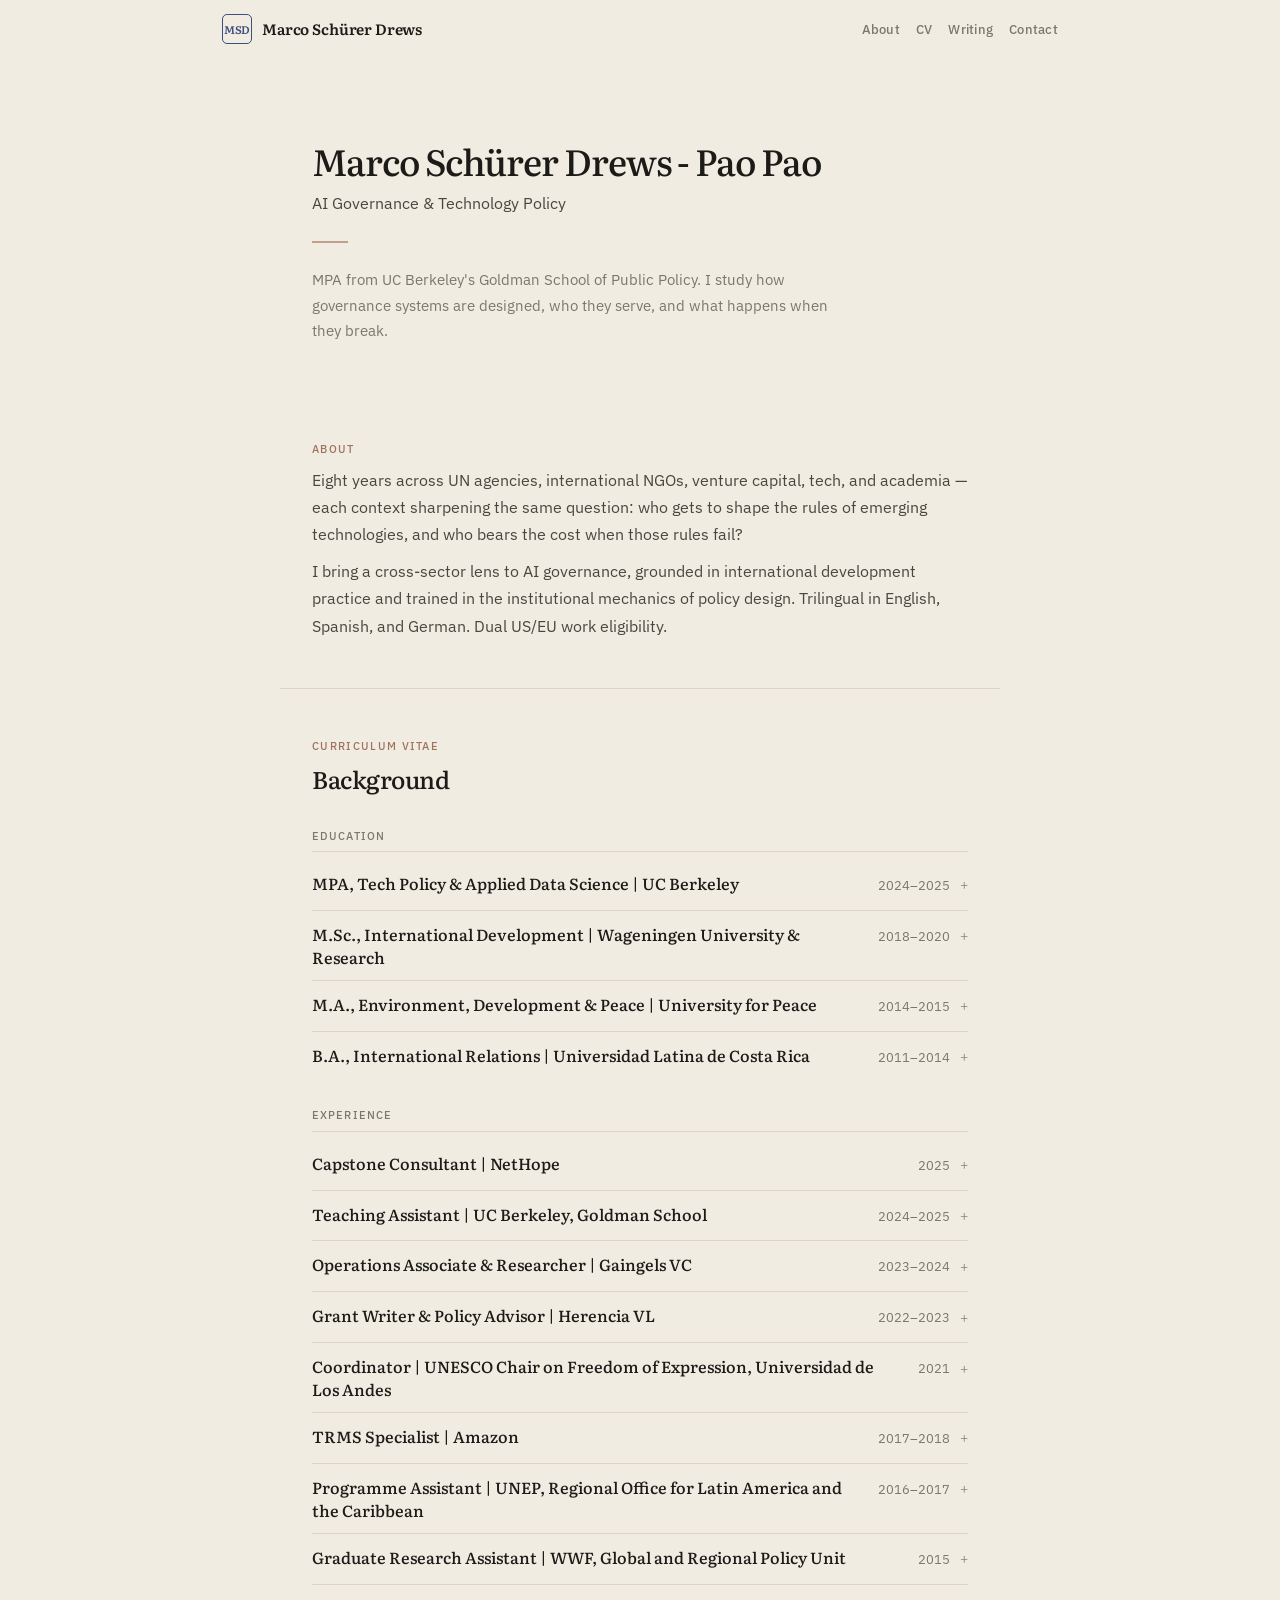
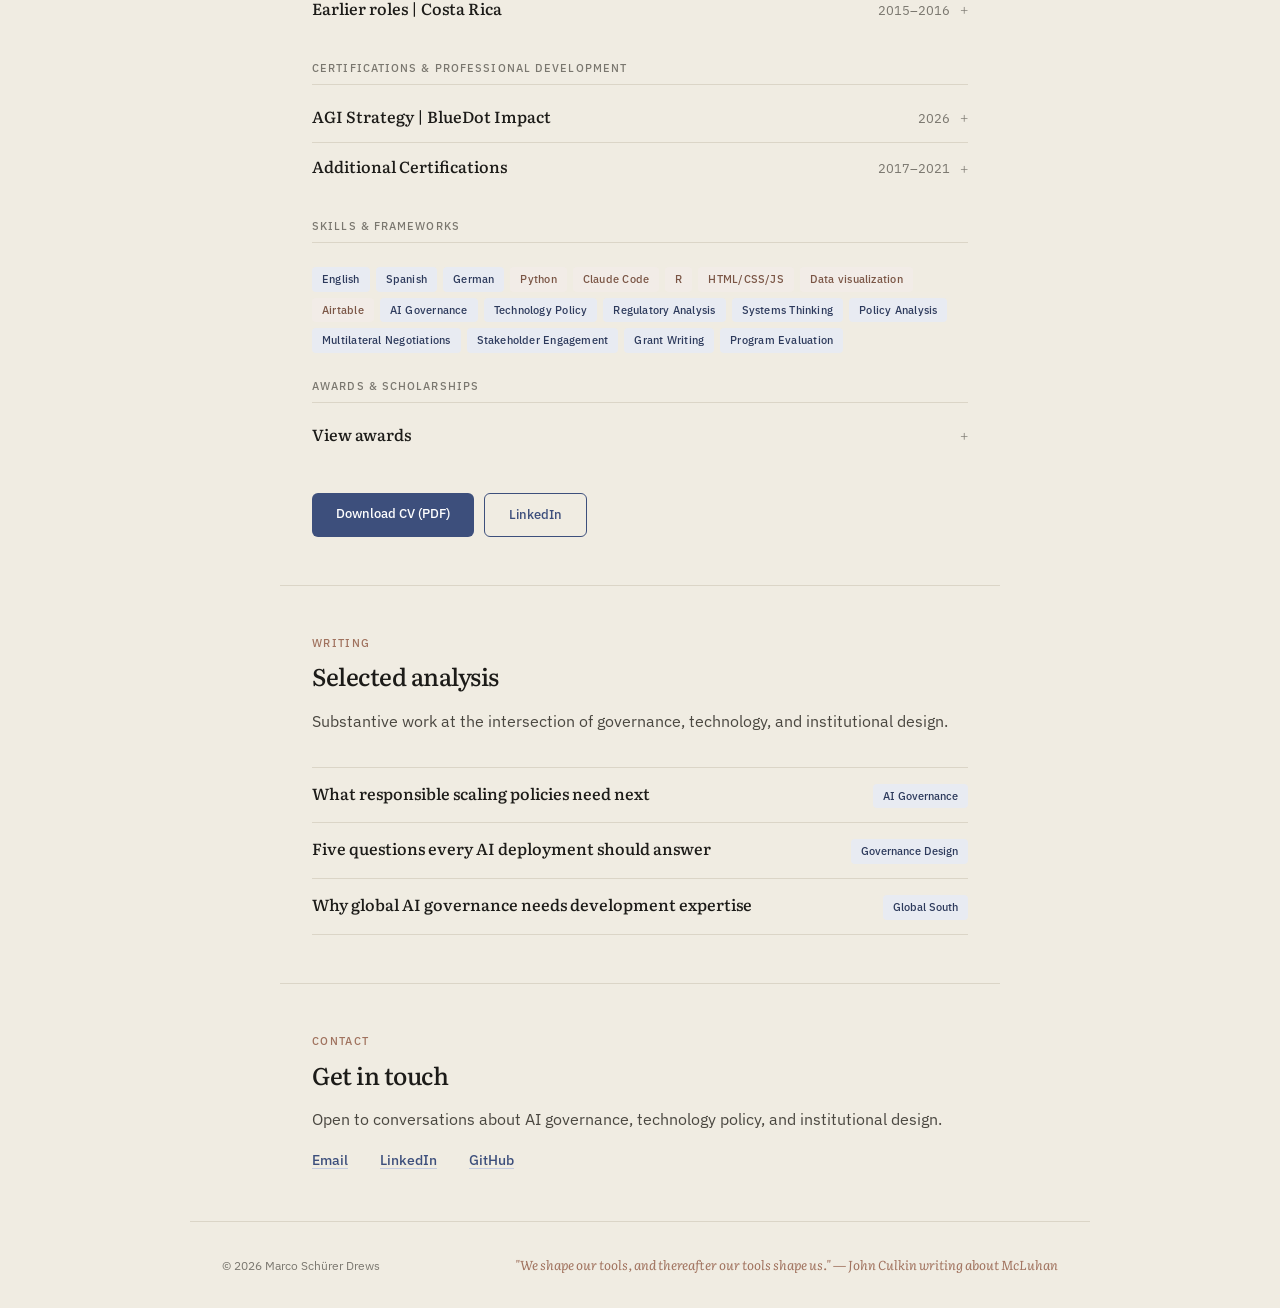
==== index.html @ 177fdf3c "Test para mostrarle a Pao" ====
<!DOCTYPE html>
<html lang="en">
<head>
<meta charset="UTF-8">
<meta name="viewport" content="width=device-width, initial-scale=1.0">
<title>Marco Schürer Drews | AI Governance & Technology Policy</title>

<!-- Meta -->
<meta name="description" content="Marco Schürer Drews — MPA from UC Berkeley's Goldman School of Public Policy. AI governance, technology policy, and institutional design.">
<meta property="og:title" content="Marco Schürer Drews — AI Governance & Technology Policy">
<meta property="og:description" content="MPA from UC Berkeley's Goldman School of Public Policy. I study how governance systems are designed, who they serve, and what happens when they break.">
<meta property="og:image" content="/og-image.png">
<meta property="og:url" content="https://marcoschurer.github.io/">
<meta property="og:type" content="website">
<meta name="twitter:card" content="summary_large_image">

<!-- Favicon -->
<link rel="icon" href="images/favicon.svg" type="image/svg+xml">

<!-- Brand fonts: Literata (headings), IBM Plex Sans (body), IBM Plex Mono (code) -->
<link href="https://fonts.googleapis.com/css2?family=Literata:opsz,wght@7..72,400;7..72,500;7..72,600&family=IBM+Plex+Sans:wght@300;400;500;600&family=IBM+Plex+Mono:wght@400&display=swap" rel="stylesheet">

<!-- Styles -->
<link rel="stylesheet" href="style.css">

<!-- Structured data -->
<script type="application/ld+json">
{
  "@context": "https://schema.org",
  "@type": "Person",
  "name": "Marco Schürer Drews",
  "jobTitle": "AI Governance & Technology Policy",
  "url": "https://marcoschurer.github.io/",
  "alumniOf": [
    {
      "@type": "CollegeOrUniversity",
      "name": "University of California, Berkeley",
      "department": "Goldman School of Public Policy"
    },
    {
      "@type": "CollegeOrUniversity",
      "name": "Wageningen University"
    },
    {
      "@type": "CollegeOrUniversity",
      "name": "University for Peace"
    }
  ],
  "knowsLanguage": ["English", "Spanish", "German"]
}
</script>
</head>
<body>

<!-- Skip to content -->
<a href="#about" class="skip-link">Skip to content</a>

<!-- ============================================================
     NAV
     ============================================================ -->
<nav id="nav" aria-label="Main navigation">
  <div class="nav-inner">
    <a href="#" class="nav-logo">
      <span class="monogram">MSD</span>
      <span class="nav-name">Marco Schürer Drews</span>
    </a>
    <button class="nav-toggle" aria-label="Toggle navigation" aria-expanded="false" aria-controls="nav-links">
      <span></span>
      <span></span>
      <span></span>
    </button>
    <ul class="nav-links" id="nav-links" role="list">
      <li><a href="#about" class="active">About</a></li>
      <li><a href="#cv">CV</a></li>
      <li><a href="#writing">Writing</a></li>
      <!-- Projects nav item hidden until section is active -->
      <li><a href="#contact">Contact</a></li>
    </ul>
  </div>
</nav>

<!-- ============================================================
     HERO
     ============================================================ -->
<div class="hero" role="banner">
  <h1>Marco Schürer Drews - Pao Pao</h1>
  <p class="subtitle">AI Governance & Technology Policy</p>
  <hr class="clay-rule">
  <p class="tagline">
    MPA from UC Berkeley's Goldman School of Public Policy. I study how governance systems are designed, who they serve, and what happens when they break.
  </p>
</div>

<!-- ============================================================
     ABOUT
     ============================================================ -->
<section id="about" class="fade-in-section" aria-label="About">
  <p class="section-label">About</p>
  <p class="section-body">
    Eight years across UN agencies, international NGOs, venture capital, tech, and academia — each context sharpening the same question: who gets to shape the rules of emerging technologies, and who bears the cost when those rules fail?
  </p>
  <p class="section-body" style="margin-top: 10px;">
    I bring a cross-sector lens to AI governance, grounded in international development practice and trained in the institutional mechanics of policy design. Trilingual in English, Spanish, and German. Dual US/EU work eligibility.
  </p>
</section>

<!-- ============================================================
     CV — Interactive accordion
     ============================================================ -->
<section id="cv" class="fade-in-section" aria-label="Curriculum vitae">
  <p class="section-label">Curriculum vitae</p>
  <h2 class="section-title">Background</h2>

  <!-- ==================== EDUCATION ==================== -->
  <div class="cv-section-group">
    <p class="cv-group-label">Education</p>

    <div class="cv-item">
      <div class="cv-item-header" onclick="toggleCV(this)">
        <span class="cv-item-title">MPA, Tech Policy & Applied Data Science | UC Berkeley</span>
        <span class="cv-item-meta">2024–2025 <span class="cv-toggle">+</span></span>
      </div>
      <div class="cv-item-body"><div class="cv-item-content">
        <p class="location">Goldman School of Public Policy · Berkeley, CA</p>
        <p>Tech Policy Certificate. Applied Data Science focus. Departmental Scholarship Recipient.</p>
        <p>Capstone: Designed the Connectivity+ framework for humanitarian digital infrastructure in the Philippines (NetHope).</p>
        <p>Teaching Assistant: US-Mexico Public Policy Relations; US Immigration Policy (2024–2025).</p>
        <p>Coursework: Policy Analysis, Computational Social Sciences, Designing Tech for Good Initiatives, Business Models for Social Impact, Tech Policy & AI Policy.</p>
      </div></div>
    </div>

    <div class="cv-item">
      <div class="cv-item-header" onclick="toggleCV(this)">
        <span class="cv-item-title">M.Sc., International Development | Wageningen University & Research</span>
        <span class="cv-item-meta">2018–2020 <span class="cv-toggle">+</span></span>
      </div>
      <div class="cv-item-body"><div class="cv-item-content">
        <p class="location">Wageningen, Netherlands · Coursework completed; thesis deferred</p>
        <p>Specialization in Policy and Governance of Development. Specialization in Sustainable Development Diplomacy.</p>
        <p>Colfuturo Scholarship Recipient (Government of Colombia, 2017–2019).</p>
        <p>Focus: Power dynamics, institutions, and policies influencing development processes; governance, inequality, and sustainability in global contexts.</p>
      </div></div>
    </div>

    <div class="cv-item">
      <div class="cv-item-header" onclick="toggleCV(this)">
        <span class="cv-item-title">M.A., Environment, Development & Peace | University for Peace</span>
        <span class="cv-item-meta">2014–2015 <span class="cv-toggle">+</span></span>
      </div>
      <div class="cv-item-body"><div class="cv-item-content">
        <p class="location">Ciudad Colón, Costa Rica · UN-mandated institution · Grade: 9.1/10</p>
        <p>Tuition Scholarship Recipient (50%).</p>
        <p>Focus: Intersections of environmental sustainability, human security, and development; peacebuilding, climate resilience, and equitable solutions to global challenges.</p>
      </div></div>
    </div>

    <div class="cv-item">
      <div class="cv-item-header" onclick="toggleCV(this)">
        <span class="cv-item-title">B.A., International Relations | Universidad Latina de Costa Rica</span>
        <span class="cv-item-meta">2011–2014 <span class="cv-toggle">+</span></span>
      </div>
      <div class="cv-item-body"><div class="cv-item-content">
        <p class="location">Costa Rica · Grade: 86.6/100</p>
        <p>International Public Law, Political Science, Economic Theory.</p>
        <p>International Relations Student Association — 2x Student Representative to National Student Table.</p>
      </div></div>
    </div>
  </div>

  <!-- ==================== EXPERIENCE ==================== -->
  <div class="cv-section-group">
    <p class="cv-group-label">Experience</p>

    <div class="cv-item">
      <div class="cv-item-header" onclick="toggleCV(this)">
        <span class="cv-item-title">Capstone Consultant | NetHope</span>
        <span class="cv-item-meta">2025 <span class="cv-toggle">+</span></span>
      </div>
      <div class="cv-item-body"><div class="cv-item-content">
        <p class="location">Berkeley, CA (Remote) · Feb 2025 – Jun 2025</p>
        <p>Designed a systems-based policy intervention to strengthen emergency response in the Philippines through the Connectivity+ framework.</p>
        <p>Conducted comprehensive stakeholder mapping and disaster case analysis to identify gaps in digital infrastructure resilience.</p>
        <p>Performed policy evaluation to propose scalable solutions for inclusive and resilient digital infrastructure in disaster contexts.</p>
        <p>Synthesized findings into actionable recommendations for NetHope's humanitarian technology strategy.</p>
      </div></div>
    </div>

    <div class="cv-item">
      <div class="cv-item-header" onclick="toggleCV(this)">
        <span class="cv-item-title">Teaching Assistant | UC Berkeley, Goldman School</span>
        <span class="cv-item-meta">2024–2025 <span class="cv-toggle">+</span></span>
      </div>
      <div class="cv-item-body"><div class="cv-item-content">
        <p class="location">Berkeley, CA</p>
        <p>Consecutive TA for graduate-level courses: "US-Mexico Public Policy Relations" and "US Immigration Policy."</p>
        <p>Provided detailed feedback and grading for 60+ graduate and undergraduate students.</p>
        <p>Supported pedagogical design, course management, and curriculum development. Facilitated discussions on bilateral policy dynamics and immigration governance frameworks.</p>
      </div></div>
    </div>

    <div class="cv-item">
      <div class="cv-item-header" onclick="toggleCV(this)">
        <span class="cv-item-title">Operations Associate & Researcher | Gaingels VC</span>
        <span class="cv-item-meta">2023–2024 <span class="cv-toggle">+</span></span>
      </div>
      <div class="cv-item-body"><div class="cv-item-content">
        <p class="location">Remote · United States</p>
        <p>Designed and implemented compliance tracking systems for investor relations and portfolio management.</p>
        <p>Developed investor communication workflows that improved operational efficiency and stakeholder reporting.</p>
        <p>Conducted research to support investment decision-making and due diligence processes.</p>
      </div></div>
    </div>

    <div class="cv-item">
      <div class="cv-item-header" onclick="toggleCV(this)">
        <span class="cv-item-title">Grant Writer & Policy Advisor | Herencia VL</span>
        <span class="cv-item-meta">2022–2023 <span class="cv-toggle">+</span></span>
      </div>
      <div class="cv-item-body"><div class="cv-item-content">
        <p class="location">Bogotá, Colombia</p>
        <p>Developed and submitted 10+ competitive grant proposals to international donors and foundations.</p>
        <p>Strengthened 5+ public policy initiatives through strategic cross-sectoral partnerships.</p>
        <p>Provided policy advisory support connecting civil society organizations with government stakeholders.</p>
        <p>Built stakeholder engagement strategies to advance cultural heritage and community development objectives.</p>
      </div></div>
    </div>

    <div class="cv-item">
      <div class="cv-item-header" onclick="toggleCV(this)">
        <span class="cv-item-title">Coordinator | UNESCO Chair on Freedom of Expression, Universidad de Los Andes</span>
        <span class="cv-item-meta">2021 <span class="cv-toggle">+</span></span>
      </div>
      <div class="cv-item-body"><div class="cv-item-content">
        <p class="location">Bogotá, Colombia</p>
        <p>Boosted public participation in Chair activities by 30% through targeted outreach and communications strategy.</p>
        <p>Coordinated academic events, research outputs, and multi-stakeholder communications.</p>
        <p>Managed relationships with university administration, civil society partners, and international networks.</p>
        <p>Supported research initiatives on media freedom, digital rights, and freedom of expression in Latin America.</p>
      </div></div>
    </div>

    <div class="cv-item">
      <div class="cv-item-header" onclick="toggleCV(this)">
        <span class="cv-item-title">TRMS Specialist | Amazon</span>
        <span class="cv-item-meta">2017–2018 <span class="cv-toggle">+</span></span>
      </div>
      <div class="cv-item-body"><div class="cv-item-content">
        <p class="location">San José, Costa Rica</p>
        <p>Investigated chargebacks and transactional risks across the European market, ensuring compliance and reducing financial exposure.</p>
        <p>Designed and implemented new Standard Operating Procedures (SOPs) that streamlined fraud investigation workflows.</p>
        <p>Improved cross-market consistency in risk assessment and fraud prevention protocols.</p>
        <p>Collaborated with cross-functional teams to enhance transaction monitoring systems.</p>
      </div></div>
    </div>

    <div class="cv-item">
      <div class="cv-item-header" onclick="toggleCV(this)">
        <span class="cv-item-title">Programme Assistant | UNEP, Regional Office for Latin America and the Caribbean</span>
        <span class="cv-item-meta">2016–2017 <span class="cv-toggle">+</span></span>
      </div>
      <div class="cv-item-body"><div class="cv-item-content">
        <p class="location">Panama City, Panama</p>
        <p>Drafted rules of operation for regional chemicals and waste governance frameworks.</p>
        <p>Authored 10+ technical documents supporting environmental policy alignment across Latin America and the Caribbean.</p>
        <p>Led stakeholder engagement processes with ministry-level officials from member states.</p>
        <p>Supported high-level intergovernmental meetings and regional environmental negotiations.</p>
        <p>Contributed to implementation strategies for multilateral environmental agreements.</p>
      </div></div>
    </div>

    <div class="cv-item">
      <div class="cv-item-header" onclick="toggleCV(this)">
        <span class="cv-item-title">Graduate Research Assistant | WWF, Global and Regional Policy Unit</span>
        <span class="cv-item-meta">2015 <span class="cv-toggle">+</span></span>
      </div>
      <div class="cv-item-body"><div class="cv-item-content">
        <p class="location">Gland, Switzerland</p>
        <p>Produced 20+ policy briefs to support WWF's advocacy at UN SDG and G20 summits.</p>
        <p>Co-authored internal science-policy manual on environmental governance.</p>
        <p>Analyzed global policy frameworks for biodiversity, climate, and sustainable development.</p>
        <p>Supported research on multi-stakeholder governance mechanisms in environmental policy.</p>
      </div></div>
    </div>

    <div class="cv-item">
      <div class="cv-item-header" onclick="toggleCV(this)">
        <span class="cv-item-title">Earlier roles | Costa Rica</span>
        <span class="cv-item-meta">2015–2016 <span class="cv-toggle">+</span></span>
      </div>
      <div class="cv-item-body"><div class="cv-item-content">
        <p><span class="detail-label">Analyst & Interpreter | GIZ-DABIO (German International Cooperation):</span> Analytical and interpretation support for German–Costa Rican bilateral cooperation on biodiversity conservation. Trilingual facilitation (English, Spanish, German).</p>
        <p><span class="detail-label">Research Assistant | IIHR/CAPEL (Inter-American Institute of Human Rights):</span> Research on electoral governance, democratic participation, and institutional strengthening in Latin America.</p>
        <p><span class="detail-label">Auditor Assistant | Sustainable Agriculture Network (SAN):</span> On-site certification audits evaluating agricultural operations against SAN sustainability standards for Rainforest Alliance certification.</p>
      </div></div>
    </div>
  </div>

  <!-- ==================== CERTIFICATIONS ==================== -->
  <div class="cv-section-group">
    <p class="cv-group-label">Certifications & professional development</p>

    <div class="cv-item">
      <div class="cv-item-header" onclick="toggleCV(this)">
        <span class="cv-item-title">AGI Strategy | BlueDot Impact</span>
        <span class="cv-item-meta">2026 <span class="cv-toggle">+</span></span>
      </div>
      <div class="cv-item-body"><div class="cv-item-content">
        <p>30-hour intensive: AI capability forecasting, threat modeling, defence-in-depth frameworks.</p>
      </div></div>
    </div>

    <div class="cv-item">
      <div class="cv-item-header" onclick="toggleCV(this)">
        <span class="cv-item-title">Additional Certifications</span>
        <span class="cv-item-meta">2017–2021 <span class="cv-toggle">+</span></span>
      </div>
      <div class="cv-item-body"><div class="cv-item-content">
        <p><span class="detail-label">Project DPro</span> | PM4NGOs (2021)</p>
        <p><span class="detail-label">Gestión Pública para el Desarrollo</span> | IDBX, Inter-American Development Bank (2020)</p>
        <p><span class="detail-label">Diplomado en Victimología</span> | OIM/USAID (2020)</p>
        <p><span class="detail-label">Evaluating Social Program Impact</span> | MITx-JPAL (2017)</p>
      </div></div>
    </div>
  </div>

  <!-- ==================== SKILLS ==================== -->
  <div class="cv-section-group">
    <p class="cv-group-label">Skills & frameworks</p>
    <div class="cv-skills">
      <span class="cv-skill-tag indigo">English</span>
      <span class="cv-skill-tag indigo">Spanish</span>
      <span class="cv-skill-tag indigo">German</span>
      <span class="cv-skill-tag clay">Python</span>
      <span class="cv-skill-tag clay">Claude Code</span>
      <span class="cv-skill-tag clay">R</span>
      <span class="cv-skill-tag clay">HTML/CSS/JS</span>
      <span class="cv-skill-tag clay">Data visualization</span>
      <span class="cv-skill-tag clay">Airtable</span>
      <span class="cv-skill-tag indigo">AI Governance</span>
      <span class="cv-skill-tag indigo">Technology Policy</span>
      <span class="cv-skill-tag indigo">Regulatory Analysis</span>
      <span class="cv-skill-tag indigo">Systems Thinking</span>
      <span class="cv-skill-tag indigo">Policy Analysis</span>
      <span class="cv-skill-tag indigo">Multilateral Negotiations</span>
      <span class="cv-skill-tag indigo">Stakeholder Engagement</span>
      <span class="cv-skill-tag indigo">Grant Writing</span>
      <span class="cv-skill-tag indigo">Program Evaluation</span>
    </div>
  </div>

  <!-- ==================== AWARDS ==================== -->
  <div class="cv-section-group">
    <p class="cv-group-label">Awards & scholarships</p>
    <div class="cv-item">
      <div class="cv-item-header" onclick="toggleCV(this)">
        <span class="cv-item-title">View awards</span>
        <span class="cv-item-meta"><span class="cv-toggle">+</span></span>
      </div>
      <div class="cv-item-body"><div class="cv-item-content">
        <p><span class="detail-label">Departmental Award</span> | UC Berkeley Goldman School of Public Policy (2023–2025)</p>
        <p><span class="detail-label">Colfuturo Scholarship</span> | Government of Colombia (2017–2019)</p>
        <p><span class="detail-label">Partial Tuition Scholarship (50%)</span> | University for Peace (2014–2015)</p>
      </div></div>
    </div>
  </div>

  <div class="btn-row">
    <a href="cv/Marco_Schurer_Drews_CV.pdf" class="btn-primary" target="_blank">Download CV (PDF)</a>
    <a href="https://linkedin.com/in/marco-schurer" class="btn-outline" target="_blank">LinkedIn</a>
  </div>
</section>

<!-- ============================================================
     WRITING
     ============================================================ -->
<section id="writing" class="fade-in-section" aria-label="Writing">
  <p class="section-label">Writing</p>
  <h2 class="section-title">Selected analysis</h2>
  <p class="section-body">
    Substantive work at the intersection of governance, technology, and institutional design.
  </p>

  <div class="writing-list">
    <a href="#" class="writing-item">
      <span class="writing-title">What responsible scaling policies need next</span>
      <span class="writing-tag">AI Governance</span>
    </a>
    <a href="#" class="writing-item">
      <span class="writing-title">Five questions every AI deployment should answer</span>
      <span class="writing-tag">Governance Design</span>
    </a>
    <a href="#" class="writing-item">
      <span class="writing-title">Why global AI governance needs development expertise</span>
      <span class="writing-tag">Global South</span>
    </a>
  </div>
</section>

<!-- ============================================================
     PROJECTS — hidden, uncomment display when ready
     ============================================================ -->
<section id="projects" class="projects-section" aria-label="Projects">
  <p class="section-label">Projects</p>
  <h2 class="section-title">Tools & applied work</h2>
  <div class="projects-grid">
    <a href="#" class="project-card">
      <div class="project-card-header">
        <h3>AI Governance Database & Dashboard</h3>
        <span class="badge badge-indigo">Live</span>
      </div>
      <p>161-record relational database covering risks, regulations, incidents, stakeholders, and frameworks across the US AI governance landscape.</p>
    </a>
    <a href="#" class="project-card">
      <div class="project-card-header">
        <h3>EU AI Act Implementation Toolkit</h3>
        <span class="badge badge-clay">In progress</span>
      </div>
      <p>Interactive decision tree translating regulatory requirements into operational steps by AI system type.</p>
    </a>
  </div>
</section>

<!-- ============================================================
     CONTACT
     ============================================================ -->
<section id="contact" class="fade-in-section" aria-label="Contact">
  <p class="section-label">Contact</p>
  <h2 class="section-title">Get in touch</h2>
  <p class="section-body">
    Open to conversations about AI governance, technology policy, and institutional design.
  </p>
  <div class="contact-links">
    <a href="mailto:m.schurer.d@gmail.com">Email</a>
    <a href="https://www.linkedin.com/in/marco-schurer/">LinkedIn</a>
    <a href="https://github.com/marcoschurer">GitHub</a>
  </div>
</section>

<!-- ============================================================
     FOOTER
     ============================================================ -->
<footer>
  <p>&copy; 2026 Marco Schürer Drews</p>
  <p class="footer-accent"><i>"We shape our tools, and thereafter our tools shape us."</i> — John Culkin writing about McLuhan</p>
</footer>

<!-- Scripts -->
<script src="main.js"></script>
</body>
</html>
---- style.css ----
/* ============================================================
   DESIGN TOKENS — from brand-style-guide.md
   ============================================================ */
:root {
  /* Neutrals */
  --color-base:           #f0ece2;
  --color-surface:        #e8e3d6;
  --color-border:         #dbd5c7;
  --color-text:           #1c1b18;
  --color-text-secondary: #4a4740;
  --color-text-muted:     #7a776f;

  /* Indigo ramp (primary accent) */
  --indigo-50:  #e8ebf2;
  --indigo-100: #c5cce0;
  --indigo-300: #7b8ab3;
  --indigo-500: #3d4f7c;
  --indigo-700: #2d3a5c;
  --indigo-900: #1e2740;

  /* Clay ramp (secondary accent) */
  --clay-50:  #f2ece7;
  --clay-100: #ddd0c5;
  --clay-300: #c0a08c;
  --clay-500: #a0725e;
  --clay-700: #7a5545;
  --clay-900: #4e3630;

  /* Typography */
  --font-heading: 'Literata', Georgia, serif;
  --font-body:    'IBM Plex Sans', -apple-system, sans-serif;
  --font-mono:    'IBM Plex Mono', 'Courier New', monospace;

  /* Layout */
  --max-w: 720px;
  --max-w-wide: 900px;
  --nav-height: 58px;
}

/* ============================================================
   RESET & BASE
   ============================================================ */
*, *::before, *::after { margin: 0; padding: 0; box-sizing: border-box; }
html { scroll-behavior: smooth; font-size: 16px; scroll-padding-top: var(--nav-height); }

body {
  background: var(--color-base);
  color: var(--color-text);
  font-family: var(--font-body);
  font-weight: 400;
  font-size: 16px;
  line-height: 1.7;
  -webkit-font-smoothing: antialiased;
  -moz-osx-font-smoothing: grayscale;
}

::selection { background: #3d4f7c22; }

a { color: var(--indigo-500); text-decoration: none; transition: color 0.2s; }
a:hover { color: var(--indigo-700); }

/* ============================================================
   ACCESSIBILITY
   ============================================================ */
.skip-link {
  position: absolute;
  top: -100%;
  left: 1rem;
  background: var(--indigo-500);
  color: #fff;
  padding: 8px 16px;
  border-radius: 0 0 6px 6px;
  font-size: 13px;
  font-weight: 500;
  z-index: 200;
  transition: top 0.2s;
}

.skip-link:focus {
  top: 0;
  color: #fff;
}

/* Focus-visible styles for all interactive elements */
a:focus-visible,
button:focus-visible,
[tabindex]:focus-visible {
  outline: 2px solid var(--indigo-500);
  outline-offset: 2px;
}

/* ============================================================
   NAV
   ============================================================ */
nav {
  position: sticky;
  top: 0;
  z-index: 100;
  background: var(--color-base);
  border-bottom: 0.5px solid transparent;
  transition: border-color 0.3s, box-shadow 0.3s;
}

nav.scrolled {
  border-bottom-color: var(--color-border);
  box-shadow: 0 1px 8px rgba(28, 27, 24, 0.05);
}

.nav-inner {
  max-width: var(--max-w-wide);
  margin: 0 auto;
  padding: 14px 2rem;
  display: flex;
  align-items: center;
  justify-content: space-between;
}

.nav-logo {
  display: flex;
  align-items: center;
  gap: 10px;
  text-decoration: none;
}

.monogram {
  width: 30px;
  height: 30px;
  border: 1.5px solid var(--indigo-500);
  border-radius: 5px;
  display: flex;
  align-items: center;
  justify-content: center;
  font-family: var(--font-heading);
  font-size: 11px;
  font-weight: 600;
  color: var(--indigo-500);
  letter-spacing: -0.02em;
  transition: background 0.2s, color 0.2s;
}

.nav-logo:hover .monogram {
  background: var(--indigo-500);
  color: #fff;
}

.nav-name {
  font-family: var(--font-heading);
  font-size: 15px;
  font-weight: 600;
  color: var(--color-text);
  letter-spacing: -0.01em;
}

.nav-links {
  display: flex;
  gap: 16px;
  list-style: none;
}

.nav-links a {
  font-family: var(--font-body);
  font-size: 13px;
  font-weight: 500;
  color: var(--color-text-muted);
  text-decoration: none;
  letter-spacing: 0.02em;
  transition: color 0.2s;
}

.nav-links a:hover,
.nav-links a.active {
  color: var(--indigo-500);
}

/* Mobile nav toggle */
.nav-toggle {
  display: none;
  background: none;
  border: none;
  cursor: pointer;
  padding: 4px;
}

.nav-toggle span {
  display: block;
  width: 20px;
  height: 1.5px;
  background: var(--color-text);
  margin: 4px 0;
  transition: transform 0.2s, opacity 0.2s;
}

/* Hamburger open state */
.nav-toggle.open span:nth-child(1) {
  transform: translateY(5.5px) rotate(45deg);
}

.nav-toggle.open span:nth-child(2) {
  opacity: 0;
}

.nav-toggle.open span:nth-child(3) {
  transform: translateY(-5.5px) rotate(-45deg);
}

/* ============================================================
   SECTIONS
   ============================================================ */
section {
  max-width: var(--max-w);
  margin: 0 auto;
  padding: 3rem 2rem;
}

section + section {
  border-top: 0.5px solid var(--color-border);
}

.section-label {
  font-family: var(--font-body);
  font-size: 11px;
  font-weight: 500;
  letter-spacing: 0.12em;
  text-transform: uppercase;
  color: var(--clay-500);
  margin-bottom: 8px;
}

.section-title {
  font-family: var(--font-heading);
  font-size: 24px;
  font-weight: 500;
  line-height: 1.3;
  letter-spacing: -0.02em;
  color: var(--color-text);
  margin-bottom: 1rem;
}

.section-body {
  font-size: 16px;
  color: var(--color-text-secondary);
  line-height: 1.7;
}

/* ============================================================
   SCROLL-TRIGGERED FADE-IN
   ============================================================ */
.fade-in-section {
  opacity: 0;
  transform: translateY(8px);
  transition: opacity 0.4s ease, transform 0.4s ease;
}

.fade-in-section.is-visible {
  opacity: 1;
  transform: translateY(0);
}

/* ============================================================
   HERO
   ============================================================ */
.hero {
  padding: 5rem 2rem 3rem;
  max-width: var(--max-w);
  margin: 0 auto;
}

.hero h1 {
  font-family: var(--font-heading);
  font-size: 36px;
  font-weight: 500;
  line-height: 1.2;
  letter-spacing: -0.03em;
  color: var(--color-text);
  margin-bottom: 8px;
}

.hero .subtitle {
  font-family: var(--font-body);
  font-size: 16px;
  font-weight: 400;
  color: var(--color-text-secondary);
  margin-bottom: 1.5rem;
}

/* Clay divider — the brand signature mark */
.clay-rule {
  width: 36px;
  height: 2px;
  background: var(--clay-300);
  border: none;
  margin: 0 0 1.5rem;
}

.hero .tagline {
  font-size: 15px;
  color: var(--color-text-muted);
  line-height: 1.7;
  max-width: 540px;
}

.hero .tagline em {
  font-family: var(--font-heading);
  font-style: italic;
  color: var(--color-text-secondary);
}

/* ============================================================
   CV ACCORDION
   ============================================================ */
.cv-section-group {
  margin-top: 2rem;
}

.cv-section-group + .cv-section-group {
  margin-top: 1.5rem;
}

.cv-group-label {
  font-family: var(--font-body);
  font-size: 11px;
  font-weight: 500;
  letter-spacing: 0.1em;
  text-transform: uppercase;
  color: var(--color-text-muted);
  margin-bottom: 8px;
  padding-bottom: 6px;
  border-bottom: 0.5px solid var(--color-border);
}

.cv-item {
  border-bottom: 0.5px solid var(--color-border);
}

.cv-item:last-child { border-bottom: none; }

.cv-item-header {
  display: flex;
  justify-content: space-between;
  align-items: baseline;
  padding: 12px 0;
  cursor: pointer;
  user-select: none;
  transition: color 0.2s;
  background: none;
  border: none;
  width: 100%;
  text-align: left;
  font: inherit;
  color: inherit;
}

.cv-item-header:hover { color: var(--indigo-500); }
.cv-item-header:hover .cv-toggle { color: var(--indigo-500); }

.cv-item-title {
  font-family: var(--font-heading);
  font-size: 16px;
  font-weight: 500;
  color: inherit;
  line-height: 1.4;
}

.cv-item-meta {
  font-family: var(--font-body);
  font-size: 13px;
  color: var(--color-text-muted);
  white-space: nowrap;
  flex-shrink: 0;
  margin-left: 1rem;
  display: flex;
  align-items: center;
  gap: 10px;
}

.cv-toggle {
  font-size: 14px;
  color: var(--color-text-muted);
  transition: transform 0.25s ease, color 0.2s;
  display: inline-block;
  font-family: var(--font-body);
  font-weight: 300;
}

.cv-item.open .cv-toggle {
  transform: rotate(45deg);
  color: var(--indigo-500);
}

.cv-item-body {
  max-height: 0;
  overflow: hidden;
  transition: max-height 0.35s ease, padding 0.35s ease;
}

.cv-item.open .cv-item-body {
  max-height: 800px;
  padding-bottom: 1rem;
}

.cv-item-content {
  font-size: 14px;
  color: var(--color-text-secondary);
  line-height: 1.6;
}

.cv-item-content .location {
  font-size: 13px;
  color: var(--color-text-muted);
  margin-bottom: 6px;
}

.cv-item-content p + p { margin-top: 6px; }

.detail-label { font-weight: 500; color: var(--color-text); }

/* Skills as tags */
.cv-skills {
  margin-top: 1.5rem;
  display: flex;
  flex-wrap: wrap;
  gap: 6px;
}

.cv-skill-tag {
  font-family: var(--font-body);
  font-size: 11px;
  font-weight: 500;
  padding: 3px 10px;
  border-radius: 4px;
  letter-spacing: 0.02em;
}

.cv-skill-tag.indigo {
  background: var(--indigo-50);
  color: var(--indigo-700);
}

.cv-skill-tag.clay {
  background: var(--clay-50);
  color: var(--clay-700);
}

/* ============================================================
   BUTTONS
   ============================================================ */
.btn-row {
  display: flex;
  gap: 10px;
  margin-top: 2rem;
}

.btn-primary {
  display: inline-block;
  font-family: var(--font-body);
  font-size: 13px;
  font-weight: 500;
  padding: 10px 24px;
  background: var(--indigo-500);
  color: #fff;
  border: none;
  border-radius: 6px;
  text-decoration: none;
  cursor: pointer;
  transition: background 0.2s;
}

.btn-primary:hover { background: var(--indigo-700); color: #fff; }

.btn-outline {
  display: inline-block;
  font-family: var(--font-body);
  font-size: 13px;
  font-weight: 500;
  padding: 10px 24px;
  background: transparent;
  color: var(--indigo-500);
  border: 1px solid var(--indigo-500);
  border-radius: 6px;
  text-decoration: none;
  cursor: pointer;
  transition: background 0.2s;
}

.btn-outline:hover { background: var(--indigo-50); color: var(--indigo-500); }

/* ============================================================
   WRITING
   ============================================================ */
.writing-list { margin-top: 2rem; }

.writing-item {
  padding: 14px 0;
  border-bottom: 0.5px solid var(--color-border);
  display: flex;
  justify-content: space-between;
  align-items: baseline;
  gap: 1rem;
  text-decoration: none;
  color: inherit;
  transition: color 0.2s;
}

.writing-item:first-child { border-top: 0.5px solid var(--color-border); }
.writing-item:hover { color: var(--indigo-500); }

.writing-title {
  font-family: var(--font-heading);
  font-size: 16px;
  font-weight: 500;
  line-height: 1.4;
}

.writing-tag {
  font-family: var(--font-body);
  font-size: 11px;
  font-weight: 500;
  padding: 3px 10px;
  border-radius: 4px;
  background: var(--indigo-50);
  color: var(--indigo-700);
  white-space: nowrap;
  flex-shrink: 0;
}

/* ============================================================
   PROJECTS (hidden until content ready)
   ============================================================ */
.projects-section { display: none; }

.projects-grid {
  margin-top: 2rem;
  display: grid;
  grid-template-columns: 1fr;
  gap: 12px;
}

.project-card {
  background: var(--color-surface);
  border-radius: 8px;
  padding: 1rem;
  text-decoration: none;
  color: inherit;
  display: block;
  transition: box-shadow 0.2s;
}

.project-card:hover {
  box-shadow: 0 2px 12px rgba(28, 27, 24, 0.06);
}

.project-card-header {
  display: flex;
  justify-content: space-between;
  align-items: flex-start;
  margin-bottom: 8px;
}

.project-card h3 {
  font-family: var(--font-heading);
  font-size: 16px;
  font-weight: 500;
}

.badge {
  font-family: var(--font-body);
  font-size: 11px;
  font-weight: 500;
  padding: 3px 10px;
  border-radius: 4px;
}

.badge-indigo { background: var(--indigo-50); color: var(--indigo-700); }
.badge-clay { background: var(--clay-50); color: var(--clay-700); }
.badge-filled { background: var(--clay-500); color: #fff; }

.project-card p {
  font-size: 14px;
  color: var(--color-text-muted);
  line-height: 1.6;
}

/* ============================================================
   CONTACT
   ============================================================ */
.contact-links {
  margin-top: 1rem;
  display: flex;
  gap: 2rem;
}

.contact-links a {
  font-size: 14px;
  font-weight: 500;
  color: var(--indigo-500);
  text-decoration: underline;
  text-underline-offset: 3px;
  text-decoration-color: var(--indigo-100);
  transition: text-decoration-color 0.2s, color 0.2s;
}

.contact-links a:hover {
  text-decoration-color: var(--indigo-500);
  color: var(--indigo-700);
}

/* ============================================================
   FOOTER
   ============================================================ */
footer {
  max-width: var(--max-w-wide);
  margin: 0 auto;
  padding: 2rem;
  border-top: 0.5px solid var(--color-border);
  display: flex;
  justify-content: space-between;
  align-items: baseline;
}

footer p {
  font-size: 12px;
  color: var(--color-text-muted);
}

.footer-accent {
  font-family: var(--font-heading);
  font-style: italic;
  font-size: 13px;
  color: var(--clay-500);
}

/* ============================================================
   RESPONSIVE
   ============================================================ */
@media (max-width: 640px) {
  .hero h1 { font-size: 28px; }
  .hero { padding: 3.5rem 1.25rem 2rem; }
  section { padding: 2rem 1.25rem; }
  .nav-name { display: none; }

  .nav-toggle { display: flex; flex-direction: column; }

  .nav-links {
    display: none;
    position: absolute;
    top: 100%;
    left: 0;
    right: 0;
    background: var(--color-base);
    flex-direction: column;
    padding: 1rem 2rem 1.5rem;
    gap: 16px;
    border-bottom: 0.5px solid var(--color-border);
    box-shadow: 0 4px 12px rgba(28, 27, 24, 0.06);
  }

  .nav-links.open {
    display: flex;
  }

  .nav-links a { font-size: 14px; }

  .cv-item-meta { display: none; }
  .writing-item { flex-direction: column; gap: 4px; }
  .writing-tag { align-self: flex-start; }
}

/* ============================================================
   ENTRANCE ANIMATIONS
   ============================================================ */
@keyframes fadeUp {
  from { opacity: 0; transform: translateY(8px); }
  to { opacity: 1; transform: translateY(0); }
}

.hero h1, .hero .subtitle, .clay-rule, .hero .tagline {
  animation: fadeUp 0.45s ease-out both;
}
.hero .subtitle { animation-delay: 0.06s; }
.clay-rule { animation-delay: 0.12s; }
.hero .tagline { animation-delay: 0.18s; }

/* ============================================================
   REDUCED MOTION
   ============================================================ */
@media (prefers-reduced-motion: reduce) {
  *, *::before, *::after {
    animation-duration: 0.01ms !important;
    animation-iteration-count: 1 !important;
    transition-duration: 0.01ms !important;
  }

  html { scroll-behavior: auto; }

  .fade-in-section {
    opacity: 1;
    transform: none;
    transition: none;
  }
}

/* ============================================================
   PRINT
   ============================================================ */
@media print {
  nav, .nav-toggle, .skip-link, .btn-row, .contact-links { display: none; }

  body {
    background: #fff;
    color: #000;
    font-size: 12pt;
    line-height: 1.5;
  }

  .hero, section {
    max-width: 100%;
    padding: 1rem 0;
  }

  section + section { border-top: 0.5px solid #ccc; }

  .hero h1 { font-size: 24pt; }
  .section-title { font-size: 16pt; }

  a { color: #000; text-decoration: underline; }
  a[href^="mailto"]::after { content: " (" attr(href) ")"; font-size: 10pt; }

  footer { border-top: 0.5px solid #ccc; }

  .cv-item-body {
    max-height: none;
    overflow: visible;
    padding-bottom: 0.5rem;
  }

  .projects-section { display: none; }
  .fade-in-section { opacity: 1; transform: none; }
}
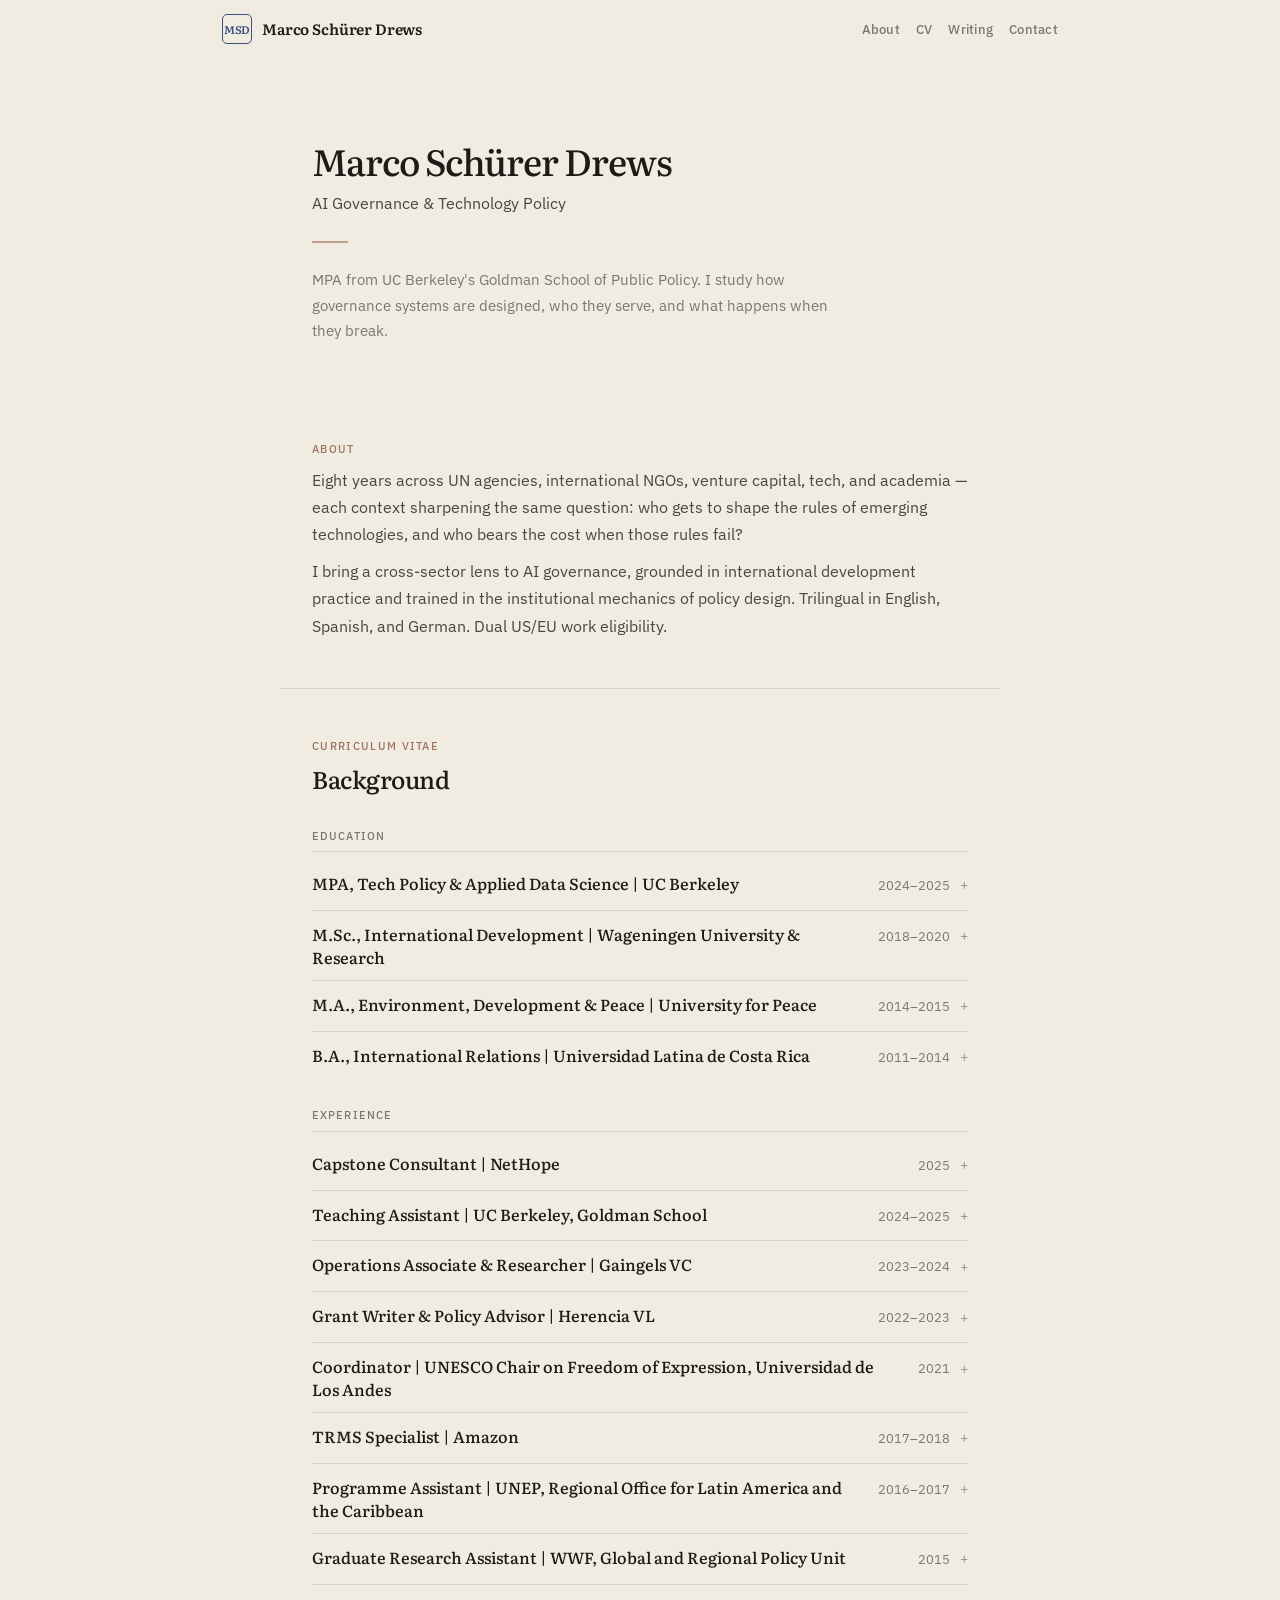
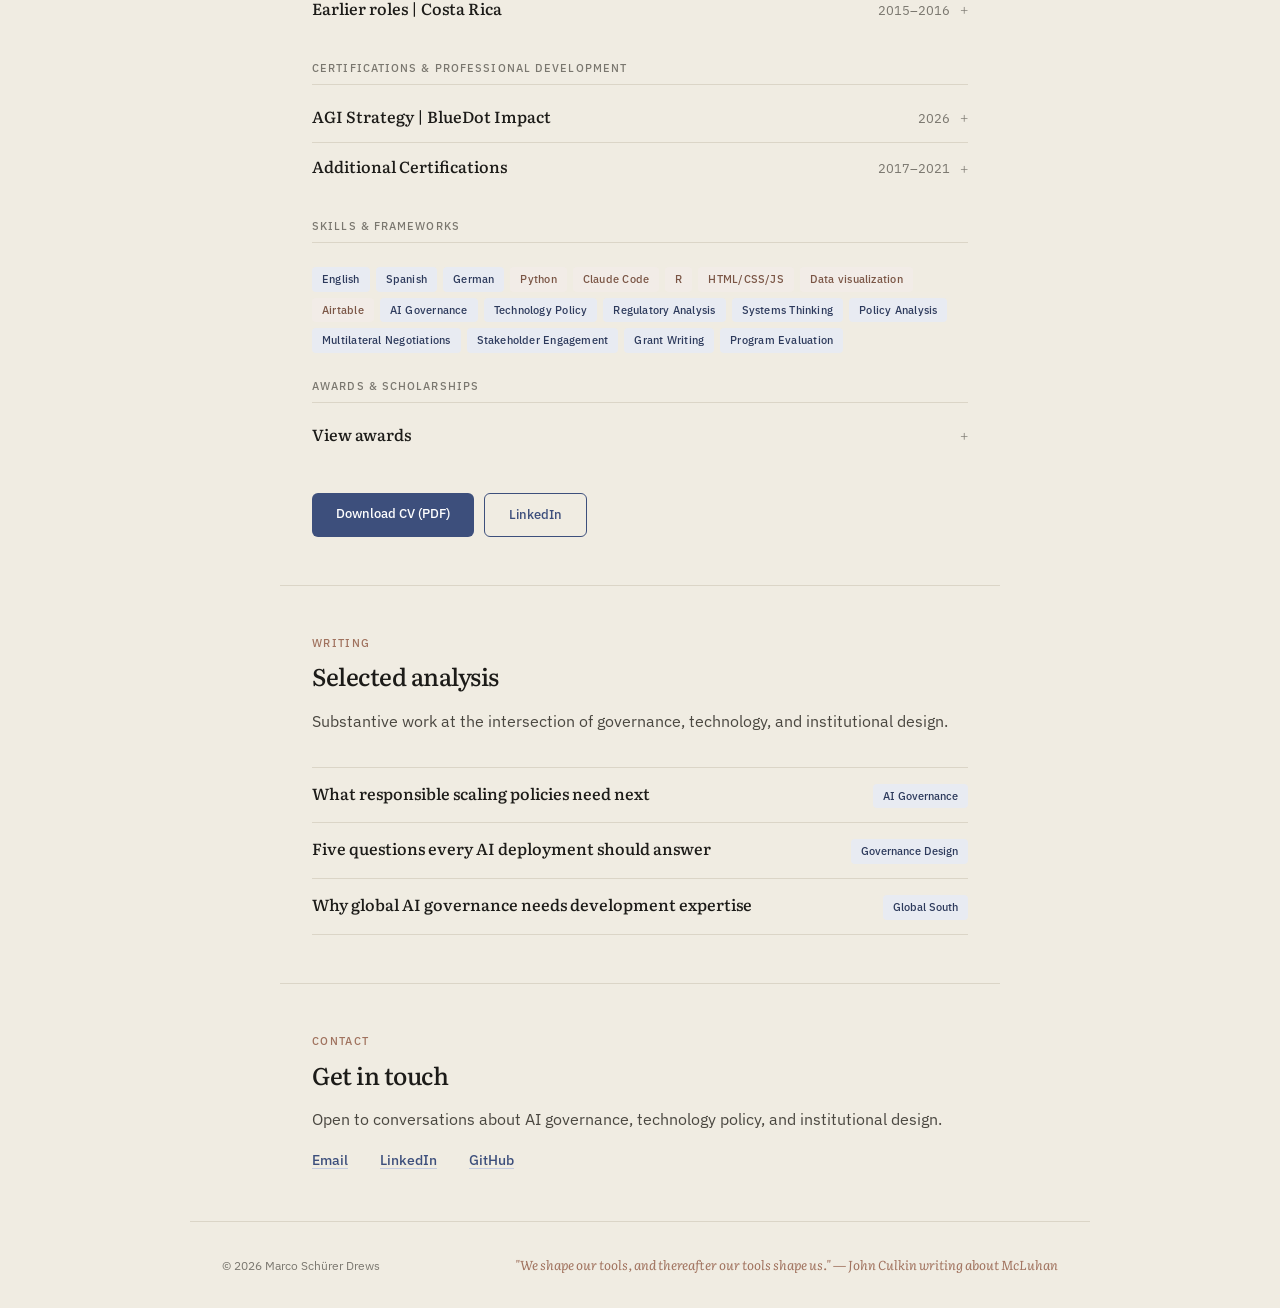
==== commit f918e024: "Desahcer ejemplo para Pao" ====
--- a/index.html
+++ b/index.html
@@ -83,7 +83,7 @@
      HERO
      ============================================================ -->
 <div class="hero" role="banner">
-  <h1>Marco Schürer Drews - Pao Pao</h1>
+  <h1>Marco Schürer Drews</h1>
   <p class="subtitle">AI Governance & Technology Policy</p>
   <hr class="clay-rule">
   <p class="tagline">
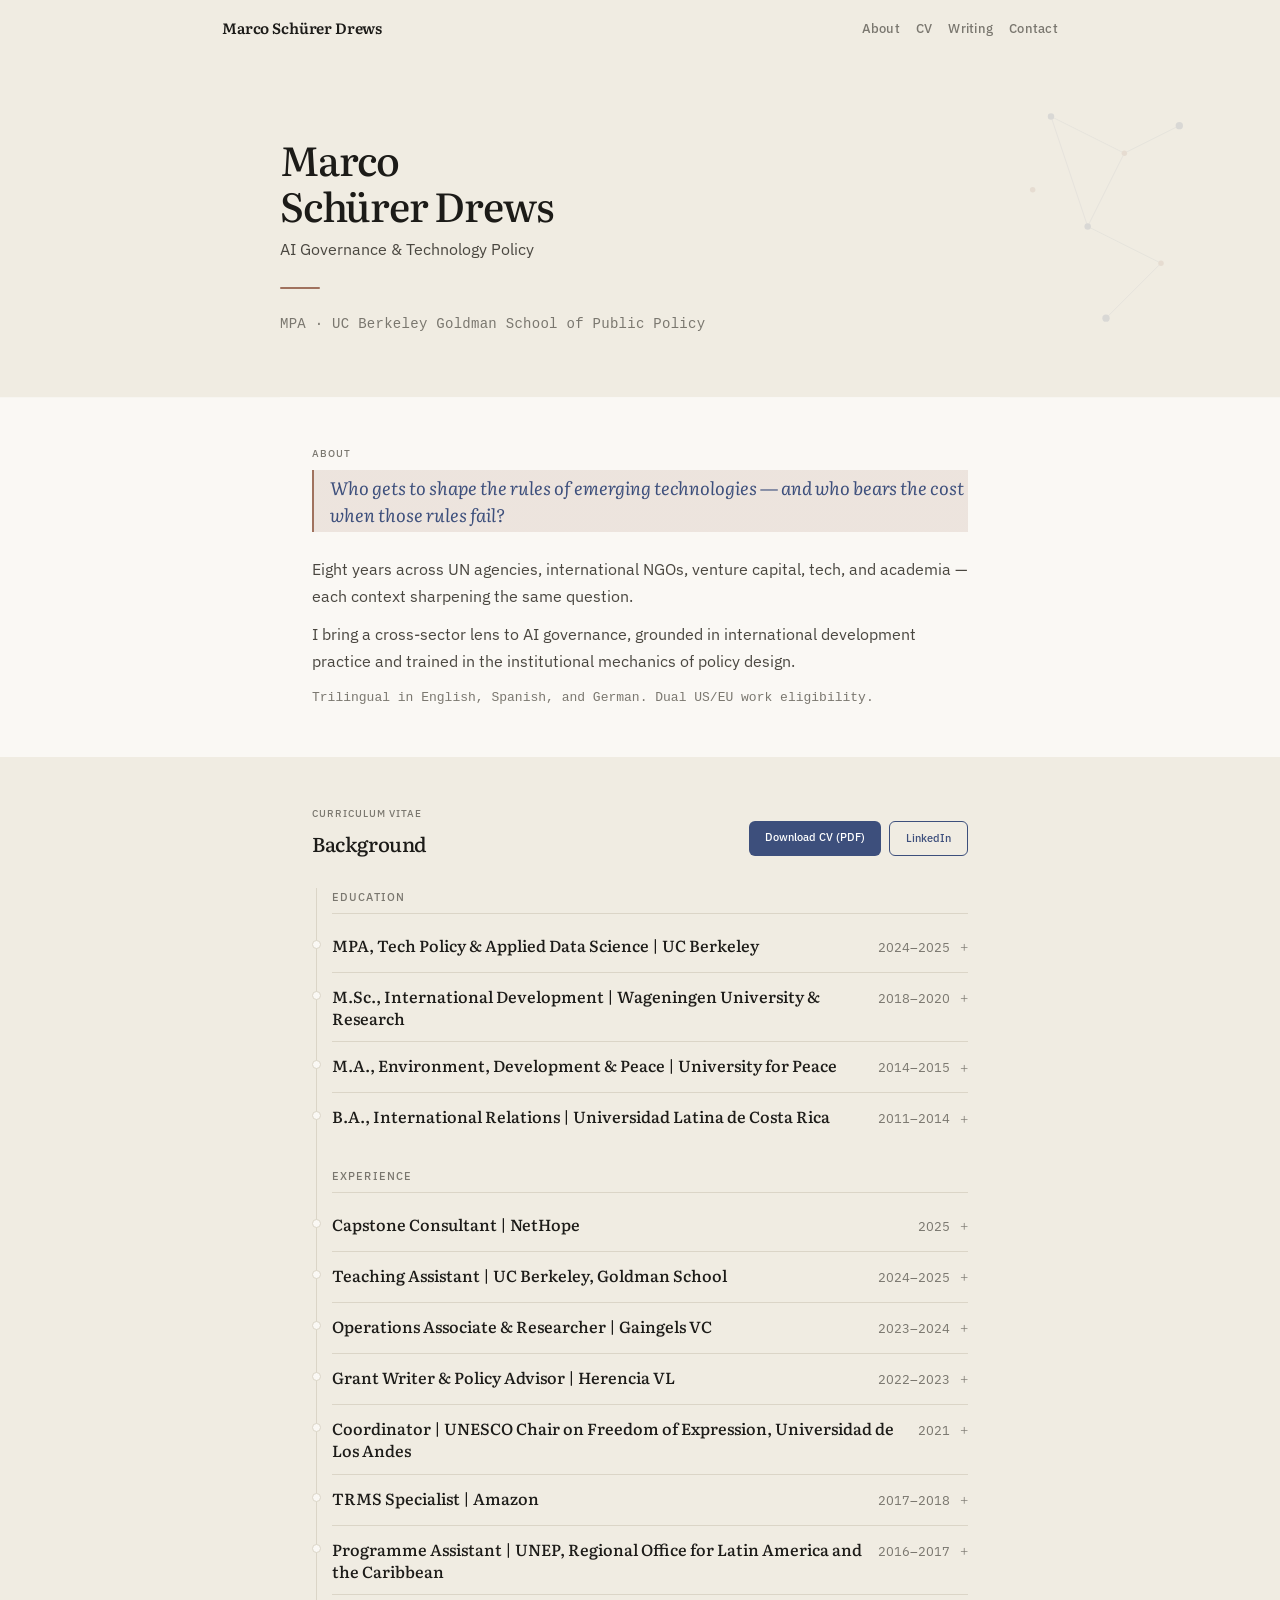
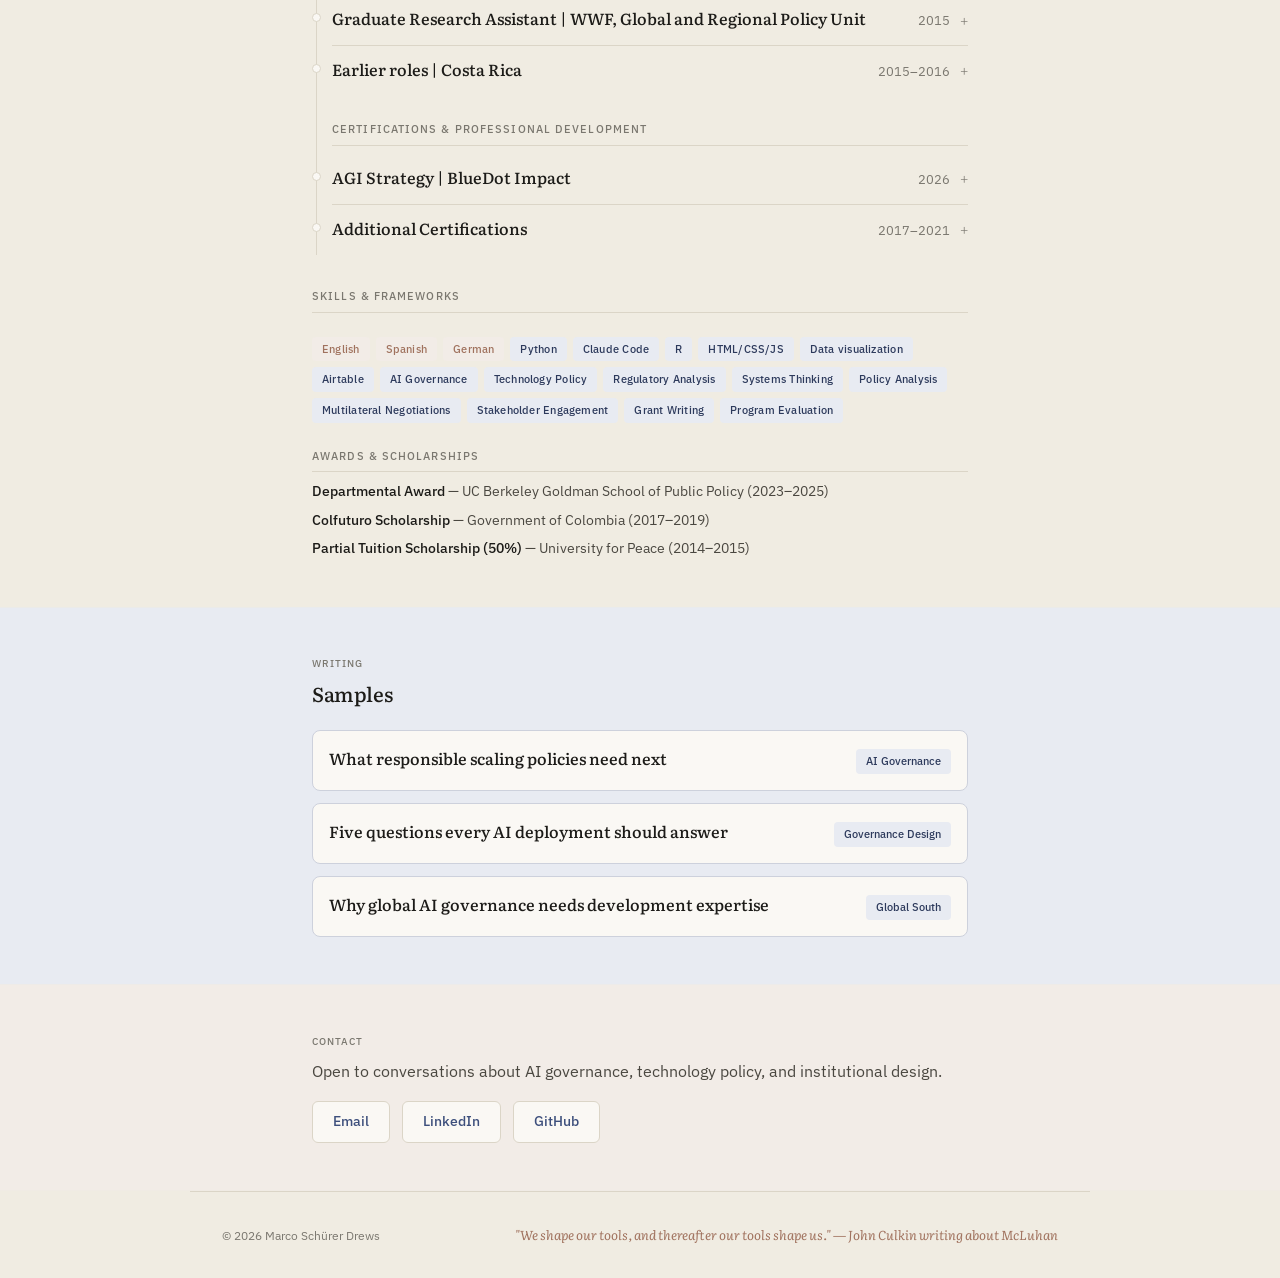
==== commit ffcf8ebb: "Implement "The Signature" design enhancement (v5) Visual overhaul of the portfolio site covering: - " ====
--- a/index.html
+++ b/index.html
@@ -61,7 +61,6 @@
 <nav id="nav" aria-label="Main navigation">
   <div class="nav-inner">
     <a href="#" class="nav-logo">
-      <span class="monogram">MSD</span>
       <span class="nav-name">Marco Schürer Drews</span>
     </a>
     <button class="nav-toggle" aria-label="Toggle navigation" aria-expanded="false" aria-controls="nav-links">
@@ -73,7 +72,6 @@
       <li><a href="#about" class="active">About</a></li>
       <li><a href="#cv">CV</a></li>
       <li><a href="#writing">Writing</a></li>
-      <!-- Projects nav item hidden until section is active -->
       <li><a href="#contact">Contact</a></li>
     </ul>
   </div>
@@ -83,259 +81,293 @@
      HERO
      ============================================================ -->
 <div class="hero" role="banner">
-  <h1>Marco Schürer Drews</h1>
-  <p class="subtitle">AI Governance & Technology Policy</p>
-  <hr class="clay-rule">
-  <p class="tagline">
-    MPA from UC Berkeley's Goldman School of Public Policy. I study how governance systems are designed, who they serve, and what happens when they break.
-  </p>
+  <!-- Constellation SVG -->
+  <svg class="constellation" viewBox="0 0 240 320" xmlns="http://www.w3.org/2000/svg" aria-hidden="true">
+    <line x1="60" y1="40" x2="140" y2="80" class="c-line c-line-1"/>
+    <line x1="140" y1="80" x2="200" y2="50" class="c-line c-line-2"/>
+    <line x1="140" y1="80" x2="100" y2="160" class="c-line c-line-3"/>
+    <line x1="100" y1="160" x2="180" y2="200" class="c-line c-line-4"/>
+    <line x1="180" y1="200" x2="120" y2="260" class="c-line c-line-5"/>
+    <line x1="60" y1="40" x2="100" y2="160" class="c-line c-line-6"/>
+    <circle cx="60" cy="40" r="3.5" class="c-node c-node-indigo c-float-1"/>
+    <circle cx="140" cy="80" r="3" class="c-node c-node-clay c-float-2"/>
+    <circle cx="200" cy="50" r="4" class="c-node c-node-indigo c-float-3"/>
+    <circle cx="100" cy="160" r="3.5" class="c-node c-node-indigo c-float-4"/>
+    <circle cx="180" cy="200" r="3" class="c-node c-node-clay c-float-5"/>
+    <circle cx="120" cy="260" r="4" class="c-node c-node-indigo c-float-6"/>
+    <circle cx="40" cy="120" r="3" class="c-node c-node-clay c-float-7"/>
+  </svg>
+  <div class="hero-content">
+    <h1>Marco<br>Schürer Drews</h1>
+    <p class="subtitle">AI Governance & Technology Policy</p>
+    <hr class="clay-rule">
+    <p class="tagline">MPA · UC Berkeley Goldman School of Public Policy</p>
+  </div>
 </div>
 
 <!-- ============================================================
      ABOUT
      ============================================================ -->
-<section id="about" class="fade-in-section" aria-label="About">
+<section id="about" aria-label="About">
   <p class="section-label">About</p>
-  <p class="section-body">
-    Eight years across UN agencies, international NGOs, venture capital, tech, and academia — each context sharpening the same question: who gets to shape the rules of emerging technologies, and who bears the cost when those rules fail?
-  </p>
-  <p class="section-body" style="margin-top: 10px;">
-    I bring a cross-sector lens to AI governance, grounded in international development practice and trained in the institutional mechanics of policy design. Trilingual in English, Spanish, and German. Dual US/EU work eligibility.
-  </p>
+  <blockquote class="pull-quote fade-up">
+    Who gets to shape the rules of emerging technologies — and who bears the cost when those rules fail?
+  </blockquote>
+  <div class="fade-up">
+    <p class="section-body">
+      Eight years across UN agencies, international NGOs, venture capital, tech, and academia — each context sharpening the same question.
+    </p>
+    <p class="section-body" style="margin-top: 10px;">
+      I bring a cross-sector lens to AI governance, grounded in international development practice and trained in the institutional mechanics of policy design.
+    </p>
+    <p class="mono-line">Trilingual in English, Spanish, and German. Dual US/EU work eligibility.</p>
+  </div>
 </section>
 
 <!-- ============================================================
-     CV — Interactive accordion
-     ============================================================ -->
-<section id="cv" class="fade-in-section" aria-label="Curriculum vitae">
-  <p class="section-label">Curriculum vitae</p>
-  <h2 class="section-title">Background</h2>
-
-  <!-- ==================== EDUCATION ==================== -->
-  <div class="cv-section-group">
-    <p class="cv-group-label">Education</p>
-
-    <div class="cv-item">
-      <div class="cv-item-header" onclick="toggleCV(this)">
-        <span class="cv-item-title">MPA, Tech Policy & Applied Data Science | UC Berkeley</span>
-        <span class="cv-item-meta">2024–2025 <span class="cv-toggle">+</span></span>
-      </div>
-      <div class="cv-item-body"><div class="cv-item-content">
-        <p class="location">Goldman School of Public Policy · Berkeley, CA</p>
-        <p>Tech Policy Certificate. Applied Data Science focus. Departmental Scholarship Recipient.</p>
-        <p>Capstone: Designed the Connectivity+ framework for humanitarian digital infrastructure in the Philippines (NetHope).</p>
-        <p>Teaching Assistant: US-Mexico Public Policy Relations; US Immigration Policy (2024–2025).</p>
-        <p>Coursework: Policy Analysis, Computational Social Sciences, Designing Tech for Good Initiatives, Business Models for Social Impact, Tech Policy & AI Policy.</p>
-      </div></div>
-    </div>
-
-    <div class="cv-item">
-      <div class="cv-item-header" onclick="toggleCV(this)">
-        <span class="cv-item-title">M.Sc., International Development | Wageningen University & Research</span>
-        <span class="cv-item-meta">2018–2020 <span class="cv-toggle">+</span></span>
-      </div>
-      <div class="cv-item-body"><div class="cv-item-content">
-        <p class="location">Wageningen, Netherlands · Coursework completed; thesis deferred</p>
-        <p>Specialization in Policy and Governance of Development. Specialization in Sustainable Development Diplomacy.</p>
-        <p>Colfuturo Scholarship Recipient (Government of Colombia, 2017–2019).</p>
-        <p>Focus: Power dynamics, institutions, and policies influencing development processes; governance, inequality, and sustainability in global contexts.</p>
-      </div></div>
-    </div>
-
-    <div class="cv-item">
-      <div class="cv-item-header" onclick="toggleCV(this)">
-        <span class="cv-item-title">M.A., Environment, Development & Peace | University for Peace</span>
-        <span class="cv-item-meta">2014–2015 <span class="cv-toggle">+</span></span>
-      </div>
-      <div class="cv-item-body"><div class="cv-item-content">
-        <p class="location">Ciudad Colón, Costa Rica · UN-mandated institution · Grade: 9.1/10</p>
-        <p>Tuition Scholarship Recipient (50%).</p>
-        <p>Focus: Intersections of environmental sustainability, human security, and development; peacebuilding, climate resilience, and equitable solutions to global challenges.</p>
-      </div></div>
-    </div>
-
-    <div class="cv-item">
-      <div class="cv-item-header" onclick="toggleCV(this)">
-        <span class="cv-item-title">B.A., International Relations | Universidad Latina de Costa Rica</span>
-        <span class="cv-item-meta">2011–2014 <span class="cv-toggle">+</span></span>
-      </div>
-      <div class="cv-item-body"><div class="cv-item-content">
-        <p class="location">Costa Rica · Grade: 86.6/100</p>
-        <p>International Public Law, Political Science, Economic Theory.</p>
-        <p>International Relations Student Association — 2x Student Representative to National Student Table.</p>
-      </div></div>
-    </div>
-  </div>
-
-  <!-- ==================== EXPERIENCE ==================== -->
-  <div class="cv-section-group">
-    <p class="cv-group-label">Experience</p>
-
-    <div class="cv-item">
-      <div class="cv-item-header" onclick="toggleCV(this)">
-        <span class="cv-item-title">Capstone Consultant | NetHope</span>
-        <span class="cv-item-meta">2025 <span class="cv-toggle">+</span></span>
-      </div>
-      <div class="cv-item-body"><div class="cv-item-content">
-        <p class="location">Berkeley, CA (Remote) · Feb 2025 – Jun 2025</p>
-        <p>Designed a systems-based policy intervention to strengthen emergency response in the Philippines through the Connectivity+ framework.</p>
-        <p>Conducted comprehensive stakeholder mapping and disaster case analysis to identify gaps in digital infrastructure resilience.</p>
-        <p>Performed policy evaluation to propose scalable solutions for inclusive and resilient digital infrastructure in disaster contexts.</p>
-        <p>Synthesized findings into actionable recommendations for NetHope's humanitarian technology strategy.</p>
-      </div></div>
-    </div>
-
-    <div class="cv-item">
-      <div class="cv-item-header" onclick="toggleCV(this)">
-        <span class="cv-item-title">Teaching Assistant | UC Berkeley, Goldman School</span>
-        <span class="cv-item-meta">2024–2025 <span class="cv-toggle">+</span></span>
-      </div>
-      <div class="cv-item-body"><div class="cv-item-content">
-        <p class="location">Berkeley, CA</p>
-        <p>Consecutive TA for graduate-level courses: "US-Mexico Public Policy Relations" and "US Immigration Policy."</p>
-        <p>Provided detailed feedback and grading for 60+ graduate and undergraduate students.</p>
-        <p>Supported pedagogical design, course management, and curriculum development. Facilitated discussions on bilateral policy dynamics and immigration governance frameworks.</p>
-      </div></div>
-    </div>
-
-    <div class="cv-item">
-      <div class="cv-item-header" onclick="toggleCV(this)">
-        <span class="cv-item-title">Operations Associate & Researcher | Gaingels VC</span>
-        <span class="cv-item-meta">2023–2024 <span class="cv-toggle">+</span></span>
-      </div>
-      <div class="cv-item-body"><div class="cv-item-content">
-        <p class="location">Remote · United States</p>
-        <p>Designed and implemented compliance tracking systems for investor relations and portfolio management.</p>
-        <p>Developed investor communication workflows that improved operational efficiency and stakeholder reporting.</p>
-        <p>Conducted research to support investment decision-making and due diligence processes.</p>
-      </div></div>
-    </div>
-
-    <div class="cv-item">
-      <div class="cv-item-header" onclick="toggleCV(this)">
-        <span class="cv-item-title">Grant Writer & Policy Advisor | Herencia VL</span>
-        <span class="cv-item-meta">2022–2023 <span class="cv-toggle">+</span></span>
-      </div>
-      <div class="cv-item-body"><div class="cv-item-content">
-        <p class="location">Bogotá, Colombia</p>
-        <p>Developed and submitted 10+ competitive grant proposals to international donors and foundations.</p>
-        <p>Strengthened 5+ public policy initiatives through strategic cross-sectoral partnerships.</p>
-        <p>Provided policy advisory support connecting civil society organizations with government stakeholders.</p>
-        <p>Built stakeholder engagement strategies to advance cultural heritage and community development objectives.</p>
-      </div></div>
-    </div>
-
-    <div class="cv-item">
-      <div class="cv-item-header" onclick="toggleCV(this)">
-        <span class="cv-item-title">Coordinator | UNESCO Chair on Freedom of Expression, Universidad de Los Andes</span>
-        <span class="cv-item-meta">2021 <span class="cv-toggle">+</span></span>
-      </div>
-      <div class="cv-item-body"><div class="cv-item-content">
-        <p class="location">Bogotá, Colombia</p>
-        <p>Boosted public participation in Chair activities by 30% through targeted outreach and communications strategy.</p>
-        <p>Coordinated academic events, research outputs, and multi-stakeholder communications.</p>
-        <p>Managed relationships with university administration, civil society partners, and international networks.</p>
-        <p>Supported research initiatives on media freedom, digital rights, and freedom of expression in Latin America.</p>
-      </div></div>
-    </div>
-
-    <div class="cv-item">
-      <div class="cv-item-header" onclick="toggleCV(this)">
-        <span class="cv-item-title">TRMS Specialist | Amazon</span>
-        <span class="cv-item-meta">2017–2018 <span class="cv-toggle">+</span></span>
-      </div>
-      <div class="cv-item-body"><div class="cv-item-content">
-        <p class="location">San José, Costa Rica</p>
-        <p>Investigated chargebacks and transactional risks across the European market, ensuring compliance and reducing financial exposure.</p>
-        <p>Designed and implemented new Standard Operating Procedures (SOPs) that streamlined fraud investigation workflows.</p>
-        <p>Improved cross-market consistency in risk assessment and fraud prevention protocols.</p>
-        <p>Collaborated with cross-functional teams to enhance transaction monitoring systems.</p>
-      </div></div>
-    </div>
-
-    <div class="cv-item">
-      <div class="cv-item-header" onclick="toggleCV(this)">
-        <span class="cv-item-title">Programme Assistant | UNEP, Regional Office for Latin America and the Caribbean</span>
-        <span class="cv-item-meta">2016–2017 <span class="cv-toggle">+</span></span>
-      </div>
-      <div class="cv-item-body"><div class="cv-item-content">
-        <p class="location">Panama City, Panama</p>
-        <p>Drafted rules of operation for regional chemicals and waste governance frameworks.</p>
-        <p>Authored 10+ technical documents supporting environmental policy alignment across Latin America and the Caribbean.</p>
-        <p>Led stakeholder engagement processes with ministry-level officials from member states.</p>
-        <p>Supported high-level intergovernmental meetings and regional environmental negotiations.</p>
-        <p>Contributed to implementation strategies for multilateral environmental agreements.</p>
-      </div></div>
-    </div>
-
-    <div class="cv-item">
-      <div class="cv-item-header" onclick="toggleCV(this)">
-        <span class="cv-item-title">Graduate Research Assistant | WWF, Global and Regional Policy Unit</span>
-        <span class="cv-item-meta">2015 <span class="cv-toggle">+</span></span>
-      </div>
-      <div class="cv-item-body"><div class="cv-item-content">
-        <p class="location">Gland, Switzerland</p>
-        <p>Produced 20+ policy briefs to support WWF's advocacy at UN SDG and G20 summits.</p>
-        <p>Co-authored internal science-policy manual on environmental governance.</p>
-        <p>Analyzed global policy frameworks for biodiversity, climate, and sustainable development.</p>
-        <p>Supported research on multi-stakeholder governance mechanisms in environmental policy.</p>
-      </div></div>
-    </div>
-
-    <div class="cv-item">
-      <div class="cv-item-header" onclick="toggleCV(this)">
-        <span class="cv-item-title">Earlier roles | Costa Rica</span>
-        <span class="cv-item-meta">2015–2016 <span class="cv-toggle">+</span></span>
-      </div>
-      <div class="cv-item-body"><div class="cv-item-content">
-        <p><span class="detail-label">Analyst & Interpreter | GIZ-DABIO (German International Cooperation):</span> Analytical and interpretation support for German–Costa Rican bilateral cooperation on biodiversity conservation. Trilingual facilitation (English, Spanish, German).</p>
-        <p><span class="detail-label">Research Assistant | IIHR/CAPEL (Inter-American Institute of Human Rights):</span> Research on electoral governance, democratic participation, and institutional strengthening in Latin America.</p>
-        <p><span class="detail-label">Auditor Assistant | Sustainable Agriculture Network (SAN):</span> On-site certification audits evaluating agricultural operations against SAN sustainability standards for Rainforest Alliance certification.</p>
-      </div></div>
-    </div>
-  </div>
-
-  <!-- ==================== CERTIFICATIONS ==================== -->
-  <div class="cv-section-group">
-    <p class="cv-group-label">Certifications & professional development</p>
-
-    <div class="cv-item">
-      <div class="cv-item-header" onclick="toggleCV(this)">
-        <span class="cv-item-title">AGI Strategy | BlueDot Impact</span>
-        <span class="cv-item-meta">2026 <span class="cv-toggle">+</span></span>
-      </div>
-      <div class="cv-item-body"><div class="cv-item-content">
-        <p>30-hour intensive: AI capability forecasting, threat modeling, defence-in-depth frameworks.</p>
-      </div></div>
-    </div>
-
-    <div class="cv-item">
-      <div class="cv-item-header" onclick="toggleCV(this)">
-        <span class="cv-item-title">Additional Certifications</span>
-        <span class="cv-item-meta">2017–2021 <span class="cv-toggle">+</span></span>
-      </div>
-      <div class="cv-item-body"><div class="cv-item-content">
-        <p><span class="detail-label">Project DPro</span> | PM4NGOs (2021)</p>
-        <p><span class="detail-label">Gestión Pública para el Desarrollo</span> | IDBX, Inter-American Development Bank (2020)</p>
-        <p><span class="detail-label">Diplomado en Victimología</span> | OIM/USAID (2020)</p>
-        <p><span class="detail-label">Evaluating Social Program Impact</span> | MITx-JPAL (2017)</p>
-      </div></div>
-    </div>
-  </div>
+     CV — Interactive accordion with timeline
+     ============================================================ -->
+<section id="cv" aria-label="Curriculum vitae">
+  <div class="cv-heading-row">
+    <div>
+      <p class="section-label">Curriculum vitae</p>
+      <h2 class="section-title">Background</h2>
+    </div>
+    <div class="cv-heading-buttons">
+      <a href="cv/Marco_Schurer_Drews_CV.pdf" class="btn-primary btn-sm" target="_blank">Download CV (PDF)</a>
+      <a href="https://linkedin.com/in/marco-schurer" class="btn-outline btn-sm" target="_blank">LinkedIn</a>
+    </div>
+  </div>
+
+  <div class="cv-timeline">
+
+    <!-- ==================== EDUCATION ==================== -->
+    <div class="cv-section-group">
+      <p class="cv-group-label">Education</p>
+
+      <div class="cv-item">
+        <div class="cv-item-header" onclick="toggleCV(this)">
+          <span class="cv-item-title">MPA, Tech Policy & Applied Data Science | UC Berkeley</span>
+          <span class="cv-item-meta">2024–2025 <span class="cv-toggle">+</span></span>
+        </div>
+        <div class="cv-item-body"><div class="cv-item-content">
+          <p class="location">Goldman School of Public Policy · Berkeley, CA</p>
+          <p>Tech Policy Certificate. Applied Data Science focus. Departmental Scholarship Recipient.</p>
+          <p>Capstone: Designed the Connectivity+ framework for humanitarian digital infrastructure in the Philippines (NetHope).</p>
+          <p>Teaching Assistant: US-Mexico Public Policy Relations; US Immigration Policy (2024–2025).</p>
+          <p>Coursework: Policy Analysis, Computational Social Sciences, Designing Tech for Good Initiatives, Business Models for Social Impact, Tech Policy & AI Policy.</p>
+        </div></div>
+      </div>
+
+      <div class="cv-item">
+        <div class="cv-item-header" onclick="toggleCV(this)">
+          <span class="cv-item-title">M.Sc., International Development | Wageningen University & Research</span>
+          <span class="cv-item-meta">2018–2020 <span class="cv-toggle">+</span></span>
+        </div>
+        <div class="cv-item-body"><div class="cv-item-content">
+          <p class="location">Wageningen, Netherlands · Coursework completed; thesis deferred</p>
+          <p>Specialization in Policy and Governance of Development. Specialization in Sustainable Development Diplomacy.</p>
+          <p>Colfuturo Scholarship Recipient (Government of Colombia, 2017–2019).</p>
+          <p>Focus: Power dynamics, institutions, and policies influencing development processes; governance, inequality, and sustainability in global contexts.</p>
+        </div></div>
+      </div>
+
+      <div class="cv-item">
+        <div class="cv-item-header" onclick="toggleCV(this)">
+          <span class="cv-item-title">M.A., Environment, Development & Peace | University for Peace</span>
+          <span class="cv-item-meta">2014–2015 <span class="cv-toggle">+</span></span>
+        </div>
+        <div class="cv-item-body"><div class="cv-item-content">
+          <p class="location">Ciudad Colón, Costa Rica · UN-mandated institution · Grade: 9.1/10</p>
+          <p>Tuition Scholarship Recipient (50%).</p>
+          <p>Focus: Intersections of environmental sustainability, human security, and development; peacebuilding, climate resilience, and equitable solutions to global challenges.</p>
+        </div></div>
+      </div>
+
+      <div class="cv-item">
+        <div class="cv-item-header" onclick="toggleCV(this)">
+          <span class="cv-item-title">B.A., International Relations | Universidad Latina de Costa Rica</span>
+          <span class="cv-item-meta">2011–2014 <span class="cv-toggle">+</span></span>
+        </div>
+        <div class="cv-item-body"><div class="cv-item-content">
+          <p class="location">Costa Rica · Grade: 86.6/100</p>
+          <p>International Public Law, Political Science, Economic Theory.</p>
+          <p>International Relations Student Association — 2x Student Representative to National Student Table.</p>
+        </div></div>
+      </div>
+    </div>
+
+    <!-- ==================== EXPERIENCE ==================== -->
+    <div class="cv-section-group">
+      <p class="cv-group-label">Experience</p>
+
+      <div class="cv-item">
+        <div class="cv-item-header" onclick="toggleCV(this)">
+          <span class="cv-item-title">Capstone Consultant | NetHope</span>
+          <span class="cv-item-meta">2025 <span class="cv-toggle">+</span></span>
+        </div>
+        <div class="cv-item-body"><div class="cv-item-content">
+          <p class="location">Berkeley, CA (Remote) · Feb 2025 – Jun 2025</p>
+          <p>Designed a systems-based policy intervention to strengthen emergency response in the Philippines through the Connectivity+ framework.</p>
+          <p>Conducted comprehensive stakeholder mapping and disaster case analysis to identify gaps in digital infrastructure resilience.</p>
+          <p>Performed policy evaluation to propose scalable solutions for inclusive and resilient digital infrastructure in disaster contexts.</p>
+          <p>Synthesized findings into actionable recommendations for NetHope's humanitarian technology strategy.</p>
+        </div></div>
+      </div>
+
+      <div class="cv-item">
+        <div class="cv-item-header" onclick="toggleCV(this)">
+          <span class="cv-item-title">Teaching Assistant | UC Berkeley, Goldman School</span>
+          <span class="cv-item-meta">2024–2025 <span class="cv-toggle">+</span></span>
+        </div>
+        <div class="cv-item-body"><div class="cv-item-content">
+          <p class="location">Berkeley, CA</p>
+          <p>Consecutive TA for graduate-level courses: "US-Mexico Public Policy Relations" and "US Immigration Policy."</p>
+          <p>Provided detailed feedback and grading for 60+ graduate and undergraduate students.</p>
+          <p>Supported pedagogical design, course management, and curriculum development. Facilitated discussions on bilateral policy dynamics and immigration governance frameworks.</p>
+        </div></div>
+      </div>
+
+      <div class="cv-item">
+        <div class="cv-item-header" onclick="toggleCV(this)">
+          <span class="cv-item-title">Operations Associate & Researcher | Gaingels VC</span>
+          <span class="cv-item-meta">2023–2024 <span class="cv-toggle">+</span></span>
+        </div>
+        <div class="cv-item-body"><div class="cv-item-content">
+          <p class="location">Remote · United States</p>
+          <p>Designed and implemented compliance tracking systems for investor relations and portfolio management.</p>
+          <p>Developed investor communication workflows that improved operational efficiency and stakeholder reporting.</p>
+          <p>Conducted research to support investment decision-making and due diligence processes.</p>
+        </div></div>
+      </div>
+
+      <div class="cv-item">
+        <div class="cv-item-header" onclick="toggleCV(this)">
+          <span class="cv-item-title">Grant Writer & Policy Advisor | Herencia VL</span>
+          <span class="cv-item-meta">2022–2023 <span class="cv-toggle">+</span></span>
+        </div>
+        <div class="cv-item-body"><div class="cv-item-content">
+          <p class="location">Bogotá, Colombia</p>
+          <p>Developed and submitted 10+ competitive grant proposals to international donors and foundations.</p>
+          <p>Strengthened 5+ public policy initiatives through strategic cross-sectoral partnerships.</p>
+          <p>Provided policy advisory support connecting civil society organizations with government stakeholders.</p>
+          <p>Built stakeholder engagement strategies to advance cultural heritage and community development objectives.</p>
+        </div></div>
+      </div>
+
+      <div class="cv-item">
+        <div class="cv-item-header" onclick="toggleCV(this)">
+          <span class="cv-item-title">Coordinator | UNESCO Chair on Freedom of Expression, Universidad de Los Andes</span>
+          <span class="cv-item-meta">2021 <span class="cv-toggle">+</span></span>
+        </div>
+        <div class="cv-item-body"><div class="cv-item-content">
+          <p class="location">Bogotá, Colombia</p>
+          <p>Boosted public participation in Chair activities by 30% through targeted outreach and communications strategy.</p>
+          <p>Coordinated academic events, research outputs, and multi-stakeholder communications.</p>
+          <p>Managed relationships with university administration, civil society partners, and international networks.</p>
+          <p>Supported research initiatives on media freedom, digital rights, and freedom of expression in Latin America.</p>
+        </div></div>
+      </div>
+
+      <div class="cv-item">
+        <div class="cv-item-header" onclick="toggleCV(this)">
+          <span class="cv-item-title">TRMS Specialist | Amazon</span>
+          <span class="cv-item-meta">2017–2018 <span class="cv-toggle">+</span></span>
+        </div>
+        <div class="cv-item-body"><div class="cv-item-content">
+          <p class="location">San José, Costa Rica</p>
+          <p>Investigated chargebacks and transactional risks across the European market, ensuring compliance and reducing financial exposure.</p>
+          <p>Designed and implemented new Standard Operating Procedures (SOPs) that streamlined fraud investigation workflows.</p>
+          <p>Improved cross-market consistency in risk assessment and fraud prevention protocols.</p>
+          <p>Collaborated with cross-functional teams to enhance transaction monitoring systems.</p>
+        </div></div>
+      </div>
+
+      <div class="cv-item">
+        <div class="cv-item-header" onclick="toggleCV(this)">
+          <span class="cv-item-title">Programme Assistant | UNEP, Regional Office for Latin America and the Caribbean</span>
+          <span class="cv-item-meta">2016–2017 <span class="cv-toggle">+</span></span>
+        </div>
+        <div class="cv-item-body"><div class="cv-item-content">
+          <p class="location">Panama City, Panama</p>
+          <p>Drafted rules of operation for regional chemicals and waste governance frameworks.</p>
+          <p>Authored 10+ technical documents supporting environmental policy alignment across Latin America and the Caribbean.</p>
+          <p>Led stakeholder engagement processes with ministry-level officials from member states.</p>
+          <p>Supported high-level intergovernmental meetings and regional environmental negotiations.</p>
+          <p>Contributed to implementation strategies for multilateral environmental agreements.</p>
+        </div></div>
+      </div>
+
+      <div class="cv-item">
+        <div class="cv-item-header" onclick="toggleCV(this)">
+          <span class="cv-item-title">Graduate Research Assistant | WWF, Global and Regional Policy Unit</span>
+          <span class="cv-item-meta">2015 <span class="cv-toggle">+</span></span>
+        </div>
+        <div class="cv-item-body"><div class="cv-item-content">
+          <p class="location">Gland, Switzerland</p>
+          <p>Produced 20+ policy briefs to support WWF's advocacy at UN SDG and G20 summits.</p>
+          <p>Co-authored internal science-policy manual on environmental governance.</p>
+          <p>Analyzed global policy frameworks for biodiversity, climate, and sustainable development.</p>
+          <p>Supported research on multi-stakeholder governance mechanisms in environmental policy.</p>
+        </div></div>
+      </div>
+
+      <div class="cv-item">
+        <div class="cv-item-header" onclick="toggleCV(this)">
+          <span class="cv-item-title">Earlier roles | Costa Rica</span>
+          <span class="cv-item-meta">2015–2016 <span class="cv-toggle">+</span></span>
+        </div>
+        <div class="cv-item-body"><div class="cv-item-content">
+          <p><span class="detail-label">Analyst & Interpreter — GIZ-DABIO (German International Cooperation):</span> Analytical and interpretation support for German–Costa Rican bilateral cooperation on biodiversity conservation. Trilingual facilitation (English, Spanish, German).</p>
+          <p><span class="detail-label">Research Assistant — IIHR/CAPEL (Inter-American Institute of Human Rights):</span> Research on electoral governance, democratic participation, and institutional strengthening in Latin America.</p>
+          <p><span class="detail-label">Auditor Assistant — Sustainable Agriculture Network (SAN):</span> On-site certification audits evaluating agricultural operations against SAN sustainability standards for Rainforest Alliance certification.</p>
+        </div></div>
+      </div>
+    </div>
+
+    <!-- ==================== CERTIFICATIONS ==================== -->
+    <div class="cv-section-group">
+      <p class="cv-group-label">Certifications & professional development</p>
+
+      <div class="cv-item">
+        <div class="cv-item-header" onclick="toggleCV(this)">
+          <span class="cv-item-title">AGI Strategy | BlueDot Impact</span>
+          <span class="cv-item-meta">2026 <span class="cv-toggle">+</span></span>
+        </div>
+        <div class="cv-item-body"><div class="cv-item-content">
+          <p>30-hour intensive: AI capability forecasting, threat modeling, defence-in-depth frameworks.</p>
+        </div></div>
+      </div>
+
+      <div class="cv-item">
+        <div class="cv-item-header" onclick="toggleCV(this)">
+          <span class="cv-item-title">Additional Certifications</span>
+          <span class="cv-item-meta">2017–2021 <span class="cv-toggle">+</span></span>
+        </div>
+        <div class="cv-item-body"><div class="cv-item-content">
+          <p><span class="detail-label">Project DPro</span> — PM4NGOs (2021)</p>
+          <p><span class="detail-label">Gestión Pública para el Desarrollo</span> — IDBX, Inter-American Development Bank (2020)</p>
+          <p><span class="detail-label">Diplomado en Victimología</span> — OIM/USAID (2020)</p>
+          <p><span class="detail-label">Evaluating Social Program Impact</span> — MITx-JPAL (2017)</p>
+        </div></div>
+      </div>
+    </div>
+
+  </div><!-- /cv-timeline -->
 
   <!-- ==================== SKILLS ==================== -->
   <div class="cv-section-group">
     <p class="cv-group-label">Skills & frameworks</p>
     <div class="cv-skills">
-      <span class="cv-skill-tag indigo">English</span>
-      <span class="cv-skill-tag indigo">Spanish</span>
-      <span class="cv-skill-tag indigo">German</span>
-      <span class="cv-skill-tag clay">Python</span>
-      <span class="cv-skill-tag clay">Claude Code</span>
-      <span class="cv-skill-tag clay">R</span>
-      <span class="cv-skill-tag clay">HTML/CSS/JS</span>
-      <span class="cv-skill-tag clay">Data visualization</span>
-      <span class="cv-skill-tag clay">Airtable</span>
+      <span class="cv-skill-tag clay">English</span>
+      <span class="cv-skill-tag clay">Spanish</span>
+      <span class="cv-skill-tag clay">German</span>
+      <span class="cv-skill-tag indigo">Python</span>
+      <span class="cv-skill-tag indigo">Claude Code</span>
+      <span class="cv-skill-tag indigo">R</span>
+      <span class="cv-skill-tag indigo">HTML/CSS/JS</span>
+      <span class="cv-skill-tag indigo">Data visualization</span>
+      <span class="cv-skill-tag indigo">Airtable</span>
       <span class="cv-skill-tag indigo">AI Governance</span>
       <span class="cv-skill-tag indigo">Technology Policy</span>
       <span class="cv-skill-tag indigo">Regulatory Analysis</span>
@@ -348,51 +380,43 @@
     </div>
   </div>
 
-  <!-- ==================== AWARDS ==================== -->
+  <!-- ==================== AWARDS (static display) ==================== -->
   <div class="cv-section-group">
     <p class="cv-group-label">Awards & scholarships</p>
-    <div class="cv-item">
-      <div class="cv-item-header" onclick="toggleCV(this)">
-        <span class="cv-item-title">View awards</span>
-        <span class="cv-item-meta"><span class="cv-toggle">+</span></span>
-      </div>
-      <div class="cv-item-body"><div class="cv-item-content">
-        <p><span class="detail-label">Departmental Award</span> | UC Berkeley Goldman School of Public Policy (2023–2025)</p>
-        <p><span class="detail-label">Colfuturo Scholarship</span> | Government of Colombia (2017–2019)</p>
-        <p><span class="detail-label">Partial Tuition Scholarship (50%)</span> | University for Peace (2014–2015)</p>
-      </div></div>
-    </div>
-  </div>
-
-  <div class="btn-row">
-    <a href="cv/Marco_Schurer_Drews_CV.pdf" class="btn-primary" target="_blank">Download CV (PDF)</a>
-    <a href="https://linkedin.com/in/marco-schurer" class="btn-outline" target="_blank">LinkedIn</a>
+    <div class="cv-awards-list">
+      <p><span class="detail-label">Departmental Award</span> — UC Berkeley Goldman School of Public Policy (2023–2025)</p>
+      <p><span class="detail-label">Colfuturo Scholarship</span> — Government of Colombia (2017–2019)</p>
+      <p><span class="detail-label">Partial Tuition Scholarship (50%)</span> — University for Peace (2014–2015)</p>
+    </div>
   </div>
 </section>
 
 <!-- ============================================================
      WRITING
      ============================================================ -->
-<section id="writing" class="fade-in-section" aria-label="Writing">
+<section id="writing" aria-label="Writing">
   <p class="section-label">Writing</p>
-  <h2 class="section-title">Selected analysis</h2>
-  <p class="section-body">
-    Substantive work at the intersection of governance, technology, and institutional design.
-  </p>
+  <h2 class="section-title">Samples</h2>
 
   <div class="writing-list">
-    <a href="#" class="writing-item">
-      <span class="writing-title">What responsible scaling policies need next</span>
-      <span class="writing-tag">AI Governance</span>
-    </a>
-    <a href="#" class="writing-item">
-      <span class="writing-title">Five questions every AI deployment should answer</span>
-      <span class="writing-tag">Governance Design</span>
-    </a>
-    <a href="#" class="writing-item">
-      <span class="writing-title">Why global AI governance needs development expertise</span>
-      <span class="writing-tag">Global South</span>
-    </a>
+    <div class="fade-up">
+      <a href="#" class="writing-item">
+        <span class="writing-title">What responsible scaling policies need next</span>
+        <span class="writing-tag">AI Governance</span>
+      </a>
+    </div>
+    <div class="fade-up">
+      <a href="#" class="writing-item">
+        <span class="writing-title">Five questions every AI deployment should answer</span>
+        <span class="writing-tag">Governance Design</span>
+      </a>
+    </div>
+    <div class="fade-up">
+      <a href="#" class="writing-item">
+        <span class="writing-title">Why global AI governance needs development expertise</span>
+        <span class="writing-tag">Global South</span>
+      </a>
+    </div>
   </div>
 </section>
 
@@ -423,16 +447,17 @@
 <!-- ============================================================
      CONTACT
      ============================================================ -->
-<section id="contact" class="fade-in-section" aria-label="Contact">
-  <p class="section-label">Contact</p>
-  <h2 class="section-title">Get in touch</h2>
-  <p class="section-body">
-    Open to conversations about AI governance, technology policy, and institutional design.
-  </p>
-  <div class="contact-links">
-    <a href="mailto:m.schurer.d@gmail.com">Email</a>
-    <a href="https://www.linkedin.com/in/marco-schurer/">LinkedIn</a>
-    <a href="https://github.com/marcoschurer">GitHub</a>
+<section id="contact" aria-label="Contact">
+  <div class="fade-up">
+    <p class="section-label">Contact</p>
+    <p class="section-body">
+      Open to conversations about AI governance, technology policy, and institutional design.
+    </p>
+    <div class="contact-links">
+      <a href="mailto:m.schurer.d@gmail.com">Email</a>
+      <a href="https://www.linkedin.com/in/marco-schurer/">LinkedIn</a>
+      <a href="https://github.com/marcoschurer">GitHub</a>
+    </div>
   </div>
 </section>
 
--- a/style.css
+++ b/style.css
@@ -90,13 +90,15 @@
 }
 
 /* ============================================================
-   NAV
+   NAV — frosted glass
    ============================================================ */
 nav {
   position: sticky;
   top: 0;
   z-index: 100;
-  background: var(--color-base);
+  background: rgba(240, 236, 226, 0.92);
+  -webkit-backdrop-filter: blur(8px);
+  backdrop-filter: blur(8px);
   border-bottom: 0.5px solid transparent;
   transition: border-color 0.3s, box-shadow 0.3s;
 }
@@ -118,29 +120,7 @@
 .nav-logo {
   display: flex;
   align-items: center;
-  gap: 10px;
   text-decoration: none;
-}
-
-.monogram {
-  width: 30px;
-  height: 30px;
-  border: 1.5px solid var(--indigo-500);
-  border-radius: 5px;
-  display: flex;
-  align-items: center;
-  justify-content: center;
-  font-family: var(--font-heading);
-  font-size: 11px;
-  font-weight: 600;
-  color: var(--indigo-500);
-  letter-spacing: -0.02em;
-  transition: background 0.2s, color 0.2s;
-}
-
-.nav-logo:hover .monogram {
-  background: var(--indigo-500);
-  color: #fff;
 }
 
 .nav-name {
@@ -204,7 +184,7 @@
 }
 
 /* ============================================================
-   SECTIONS
+   SECTIONS — full-width backgrounds
    ============================================================ */
 section {
   max-width: var(--max-w);
@@ -212,23 +192,44 @@
   padding: 3rem 2rem;
 }
 
-section + section {
-  border-top: 0.5px solid var(--color-border);
+/* Full-width background trick */
+#about {
+  background: #faf8f4;
+  box-shadow: 0 0 0 100vmax #faf8f4;
+  clip-path: inset(0 -100vmax);
+}
+
+#cv {
+  background: var(--color-base);
+  box-shadow: 0 0 0 100vmax var(--color-base);
+  clip-path: inset(0 -100vmax);
+}
+
+#writing {
+  background: var(--indigo-50);
+  box-shadow: 0 0 0 100vmax var(--indigo-50);
+  clip-path: inset(0 -100vmax);
+}
+
+#contact {
+  background: var(--clay-50);
+  box-shadow: 0 0 0 100vmax var(--clay-50);
+  clip-path: inset(0 -100vmax);
 }
 
 .section-label {
   font-family: var(--font-body);
-  font-size: 11px;
-  font-weight: 500;
-  letter-spacing: 0.12em;
+  font-size: 10px;
+  font-weight: 500;
+  letter-spacing: 0.1em;
   text-transform: uppercase;
-  color: var(--clay-500);
+  color: var(--color-text-muted);
   margin-bottom: 8px;
 }
 
 .section-title {
   font-family: var(--font-heading);
-  font-size: 24px;
+  font-size: 20px;
   font-weight: 500;
   line-height: 1.3;
   letter-spacing: -0.02em;
@@ -243,33 +244,44 @@
 }
 
 /* ============================================================
-   SCROLL-TRIGGERED FADE-IN
-   ============================================================ */
-.fade-in-section {
+   SCROLL-TRIGGERED FADE-UP
+   ============================================================ */
+.fade-up {
   opacity: 0;
-  transform: translateY(8px);
-  transition: opacity 0.4s ease, transform 0.4s ease;
-}
-
-.fade-in-section.is-visible {
+  transform: translateY(20px);
+  transition: opacity 0.6s ease, transform 0.6s ease;
+}
+
+.fade-up.visible {
   opacity: 1;
   transform: translateY(0);
 }
 
+/* Stagger writing cards */
+.writing-list .fade-up:nth-child(2) { transition-delay: 0.1s; }
+.writing-list .fade-up:nth-child(3) { transition-delay: 0.2s; }
+
 /* ============================================================
    HERO
    ============================================================ */
 .hero {
-  padding: 5rem 2rem 3rem;
-  max-width: var(--max-w);
-  margin: 0 auto;
+  position: relative;
+  overflow: hidden;
+  max-width: none;
+  margin: 0;
+  padding: 80px max(2rem, calc(50% - 360px)) 60px;
+}
+
+.hero-content {
+  position: relative;
+  z-index: 1;
 }
 
 .hero h1 {
   font-family: var(--font-heading);
-  font-size: 36px;
-  font-weight: 500;
-  line-height: 1.2;
+  font-size: 40px;
+  font-weight: 500;
+  line-height: 1.15;
   letter-spacing: -0.03em;
   color: var(--color-text);
   margin-bottom: 8px;
@@ -285,24 +297,126 @@
 
 /* Clay divider — the brand signature mark */
 .clay-rule {
-  width: 36px;
+  width: 40px;
   height: 2px;
-  background: var(--clay-300);
+  background: var(--clay-500);
   border: none;
+  border-radius: 1px;
   margin: 0 0 1.5rem;
 }
 
 .hero .tagline {
-  font-size: 15px;
+  font-family: var(--font-mono);
+  font-size: 14px;
   color: var(--color-text-muted);
-  line-height: 1.7;
-  max-width: 540px;
-}
-
-.hero .tagline em {
+  letter-spacing: 0.02em;
+}
+
+/* ============================================================
+   CONSTELLATION SVG
+   ============================================================ */
+.constellation {
+  position: absolute;
+  top: 0;
+  right: 5%;
+  width: 220px;
+  height: 100%;
+  opacity: 0.12;
+  pointer-events: none;
+}
+
+.c-node-indigo { fill: var(--indigo-500); }
+.c-node-clay { fill: var(--clay-500); }
+
+.c-line {
+  stroke: var(--indigo-500);
+  stroke-width: 0.5;
+  fill: none;
+}
+
+.c-float-1 { animation: float 7s ease infinite; }
+.c-float-2 { animation: float2 6s ease infinite 0.5s; }
+.c-float-3 { animation: float 8s ease infinite 1s; }
+.c-float-4 { animation: float2 7s ease infinite 1.5s; }
+.c-float-5 { animation: float 6s ease infinite 2s; }
+.c-float-6 { animation: float2 8s ease infinite 0.8s; }
+.c-float-7 { animation: float 7s ease infinite 2.5s; }
+
+.c-line-1 { animation: pulse-line 4s ease infinite; }
+.c-line-2 { animation: pulse-line 4s ease infinite 0.7s; }
+.c-line-3 { animation: pulse-line 4s ease infinite 1.4s; }
+.c-line-4 { animation: pulse-line 4s ease infinite 2.1s; }
+.c-line-5 { animation: pulse-line 4s ease infinite 0.3s; }
+.c-line-6 { animation: pulse-line 4s ease infinite 1.8s; }
+
+/* ============================================================
+   ABOUT — pull-quote with highlight sweep
+   ============================================================ */
+.pull-quote {
   font-family: var(--font-heading);
   font-style: italic;
-  color: var(--color-text-secondary);
+  font-size: 18px;
+  line-height: 1.5;
+  color: var(--indigo-500);
+  border-left: 2px solid var(--clay-500);
+  padding: 4px 0 4px 16px;
+  margin-bottom: 1.5rem;
+  background: linear-gradient(to right, rgba(160, 114, 94, 0.15), rgba(160, 114, 94, 0.15)) no-repeat left;
+  background-size: 0% 100%;
+}
+
+.pull-quote.fade-up {
+  transition: opacity 0.6s ease, transform 0.6s ease, background-size 1s ease 0.3s;
+}
+
+.pull-quote.visible {
+  background-size: 100% 100%;
+}
+
+.mono-line {
+  font-family: var(--font-mono);
+  font-size: 13px;
+  color: var(--color-text-muted);
+  margin-top: 12px;
+}
+
+/* ============================================================
+   CV — HEADING ROW
+   ============================================================ */
+.cv-heading-row {
+  display: flex;
+  justify-content: space-between;
+  align-items: flex-end;
+  gap: 1rem;
+  margin-bottom: 0.5rem;
+}
+
+.cv-heading-row .section-title {
+  margin-bottom: 0;
+}
+
+.cv-heading-buttons {
+  display: flex;
+  gap: 8px;
+  flex-shrink: 0;
+}
+
+/* ============================================================
+   CV — TIMELINE SPINE
+   ============================================================ */
+.cv-timeline {
+  position: relative;
+  padding-left: 20px;
+}
+
+.cv-timeline::before {
+  content: '';
+  position: absolute;
+  left: 4px;
+  top: 0;
+  bottom: 0;
+  width: 1px;
+  background: var(--color-border);
 }
 
 /* ============================================================
@@ -329,10 +443,32 @@
 }
 
 .cv-item {
+  position: relative;
   border-bottom: 0.5px solid var(--color-border);
 }
 
 .cv-item:last-child { border-bottom: none; }
+
+/* Timeline dots on accordion items inside the timeline */
+.cv-timeline .cv-item::before {
+  content: '';
+  position: absolute;
+  left: -20px;
+  top: 18px;
+  width: 9px;
+  height: 9px;
+  border-radius: 50%;
+  border: 1.5px solid var(--color-border);
+  background: #faf8f4;
+  transition: all 0.3s ease;
+  z-index: 1;
+}
+
+.cv-timeline .cv-item:hover::before,
+.cv-timeline .cv-item.open::before {
+  border-color: var(--indigo-500);
+  background: var(--indigo-500);
+}
 
 .cv-item-header {
   display: flex;
@@ -390,11 +526,13 @@
 .cv-item-body {
   max-height: 0;
   overflow: hidden;
-  transition: max-height 0.35s ease, padding 0.35s ease;
+  opacity: 0;
+  transition: max-height 0.4s ease, opacity 0.3s ease, padding 0.35s ease;
 }
 
 .cv-item.open .cv-item-body {
   max-height: 800px;
+  opacity: 1;
   padding-bottom: 1rem;
 }
 
@@ -414,7 +552,17 @@
 
 .detail-label { font-weight: 500; color: var(--color-text); }
 
-/* Skills as tags */
+/* Awards — static display */
+.cv-awards-list {
+  font-size: 14px;
+  color: var(--color-text-secondary);
+  line-height: 1.6;
+  margin-top: 4px;
+}
+
+.cv-awards-list p + p { margin-top: 6px; }
+
+/* Skills as tags — static, no hover */
 .cv-skills {
   margin-top: 1.5rem;
   display: flex;
@@ -429,6 +577,7 @@
   padding: 3px 10px;
   border-radius: 4px;
   letter-spacing: 0.02em;
+  cursor: default;
 }
 
 .cv-skill-tag.indigo {
@@ -438,18 +587,12 @@
 
 .cv-skill-tag.clay {
   background: var(--clay-50);
-  color: var(--clay-700);
+  color: var(--clay-500);
 }
 
 /* ============================================================
    BUTTONS
    ============================================================ */
-.btn-row {
-  display: flex;
-  gap: 10px;
-  margin-top: 2rem;
-}
-
 .btn-primary {
   display: inline-block;
   font-family: var(--font-body);
@@ -484,25 +627,59 @@
 
 .btn-outline:hover { background: var(--indigo-50); color: var(--indigo-500); }
 
-/* ============================================================
-   WRITING
-   ============================================================ */
-.writing-list { margin-top: 2rem; }
+.btn-sm {
+  padding: 7px 16px;
+  font-size: 11px;
+}
+
+/* ============================================================
+   WRITING — cards with sweep hover
+   ============================================================ */
+.writing-list {
+  margin-top: 1.5rem;
+  display: flex;
+  flex-direction: column;
+  gap: 12px;
+}
 
 .writing-item {
-  padding: 14px 0;
-  border-bottom: 0.5px solid var(--color-border);
   display: flex;
   justify-content: space-between;
   align-items: baseline;
   gap: 1rem;
   text-decoration: none;
   color: inherit;
-  transition: color 0.2s;
-}
-
-.writing-item:first-child { border-top: 0.5px solid var(--color-border); }
-.writing-item:hover { color: var(--indigo-500); }
+  padding: 16px;
+  background: #faf8f4;
+  border: 0.5px solid #cdd1dc;
+  border-radius: 8px;
+  position: relative;
+  overflow: hidden;
+  transition: transform 0.3s ease, box-shadow 0.3s ease, color 0.2s;
+}
+
+.writing-item::before {
+  content: '';
+  position: absolute;
+  top: 0;
+  left: 0;
+  right: 0;
+  height: 2px;
+  background: var(--clay-500);
+  transform: scaleX(0);
+  transform-origin: left;
+  transition: transform 0.35s ease;
+}
+
+.writing-item:hover::before {
+  transform: scaleX(1);
+}
+
+.writing-item:hover {
+  transform: translateY(-2px);
+  box-shadow: 0 4px 12px rgba(28, 27, 24, 0.06);
+  color: var(--indigo-500);
+}
 
 .writing-title {
   font-family: var(--font-heading);
@@ -581,27 +758,31 @@
 }
 
 /* ============================================================
-   CONTACT
+   CONTACT — button-style links
    ============================================================ */
 .contact-links {
   margin-top: 1rem;
   display: flex;
-  gap: 2rem;
+  gap: 12px;
 }
 
 .contact-links a {
+  display: inline-block;
   font-size: 14px;
   font-weight: 500;
   color: var(--indigo-500);
-  text-decoration: underline;
-  text-underline-offset: 3px;
-  text-decoration-color: var(--indigo-100);
-  transition: text-decoration-color 0.2s, color 0.2s;
+  background: #faf8f4;
+  border: 0.5px solid var(--color-border);
+  padding: 8px 20px;
+  border-radius: 6px;
+  text-decoration: none;
+  transition: all 0.25s ease;
 }
 
 .contact-links a:hover {
-  text-decoration-color: var(--indigo-500);
-  color: var(--indigo-700);
+  background: var(--indigo-500);
+  color: #fff;
+  border-color: var(--indigo-500);
 }
 
 /* ============================================================
@@ -633,10 +814,9 @@
    RESPONSIVE
    ============================================================ */
 @media (max-width: 640px) {
-  .hero h1 { font-size: 28px; }
   .hero { padding: 3.5rem 1.25rem 2rem; }
+  .hero h1 { font-size: 30px; }
   section { padding: 2rem 1.25rem; }
-  .nav-name { display: none; }
 
   .nav-toggle { display: flex; flex-direction: column; }
 
@@ -646,7 +826,9 @@
     top: 100%;
     left: 0;
     right: 0;
-    background: var(--color-base);
+    background: rgba(240, 236, 226, 0.96);
+    -webkit-backdrop-filter: blur(8px);
+    backdrop-filter: blur(8px);
     flex-direction: column;
     padding: 1rem 2rem 1.5rem;
     gap: 16px;
@@ -660,13 +842,29 @@
 
   .nav-links a { font-size: 14px; }
 
+  .constellation { display: none; }
+
+  .cv-heading-row {
+    flex-direction: column;
+    align-items: flex-start;
+    gap: 0.75rem;
+  }
+
   .cv-item-meta { display: none; }
-  .writing-item { flex-direction: column; gap: 4px; }
+
+  .writing-item { flex-direction: column; gap: 8px; }
   .writing-tag { align-self: flex-start; }
-}
-
-/* ============================================================
-   ENTRANCE ANIMATIONS
+
+  .contact-links { flex-wrap: wrap; gap: 8px; }
+
+  footer {
+    flex-direction: column;
+    gap: 4px;
+  }
+}
+
+/* ============================================================
+   ENTRANCE ANIMATIONS — hero
    ============================================================ */
 @keyframes fadeUp {
   from { opacity: 0; transform: translateY(8px); }
@@ -679,6 +877,24 @@
 .hero .subtitle { animation-delay: 0.06s; }
 .clay-rule { animation-delay: 0.12s; }
 .hero .tagline { animation-delay: 0.18s; }
+
+/* ============================================================
+   CONSTELLATION KEYFRAMES
+   ============================================================ */
+@keyframes float {
+  0%, 100% { transform: translate(0, 0); }
+  50% { transform: translate(3px, -4px); }
+}
+
+@keyframes float2 {
+  0%, 100% { transform: translate(0, 0); }
+  50% { transform: translate(-2px, 5px); }
+}
+
+@keyframes pulse-line {
+  0%, 100% { opacity: 0.08; }
+  50% { opacity: 0.18; }
+}
 
 /* ============================================================
    REDUCED MOTION
@@ -692,18 +908,22 @@
 
   html { scroll-behavior: auto; }
 
-  .fade-in-section {
+  .fade-up {
     opacity: 1;
     transform: none;
     transition: none;
   }
+
+  .pull-quote {
+    background-size: 100% 100%;
+  }
 }
 
 /* ============================================================
    PRINT
    ============================================================ */
 @media print {
-  nav, .nav-toggle, .skip-link, .btn-row, .contact-links { display: none; }
+  nav, .nav-toggle, .skip-link, .cv-heading-buttons, .contact-links, .constellation { display: none; }
 
   body {
     background: #fff;
@@ -715,6 +935,9 @@
   .hero, section {
     max-width: 100%;
     padding: 1rem 0;
+    background: none !important;
+    box-shadow: none !important;
+    clip-path: none !important;
   }
 
   section + section { border-top: 0.5px solid #ccc; }
@@ -730,9 +953,14 @@
   .cv-item-body {
     max-height: none;
     overflow: visible;
+    opacity: 1;
     padding-bottom: 0.5rem;
   }
 
+  .cv-timeline { padding-left: 0; }
+  .cv-timeline::before { display: none; }
+  .cv-timeline .cv-item::before { display: none; }
+
   .projects-section { display: none; }
-  .fade-in-section { opacity: 1; transform: none; }
-}
+  .fade-up { opacity: 1; transform: none; }
+}
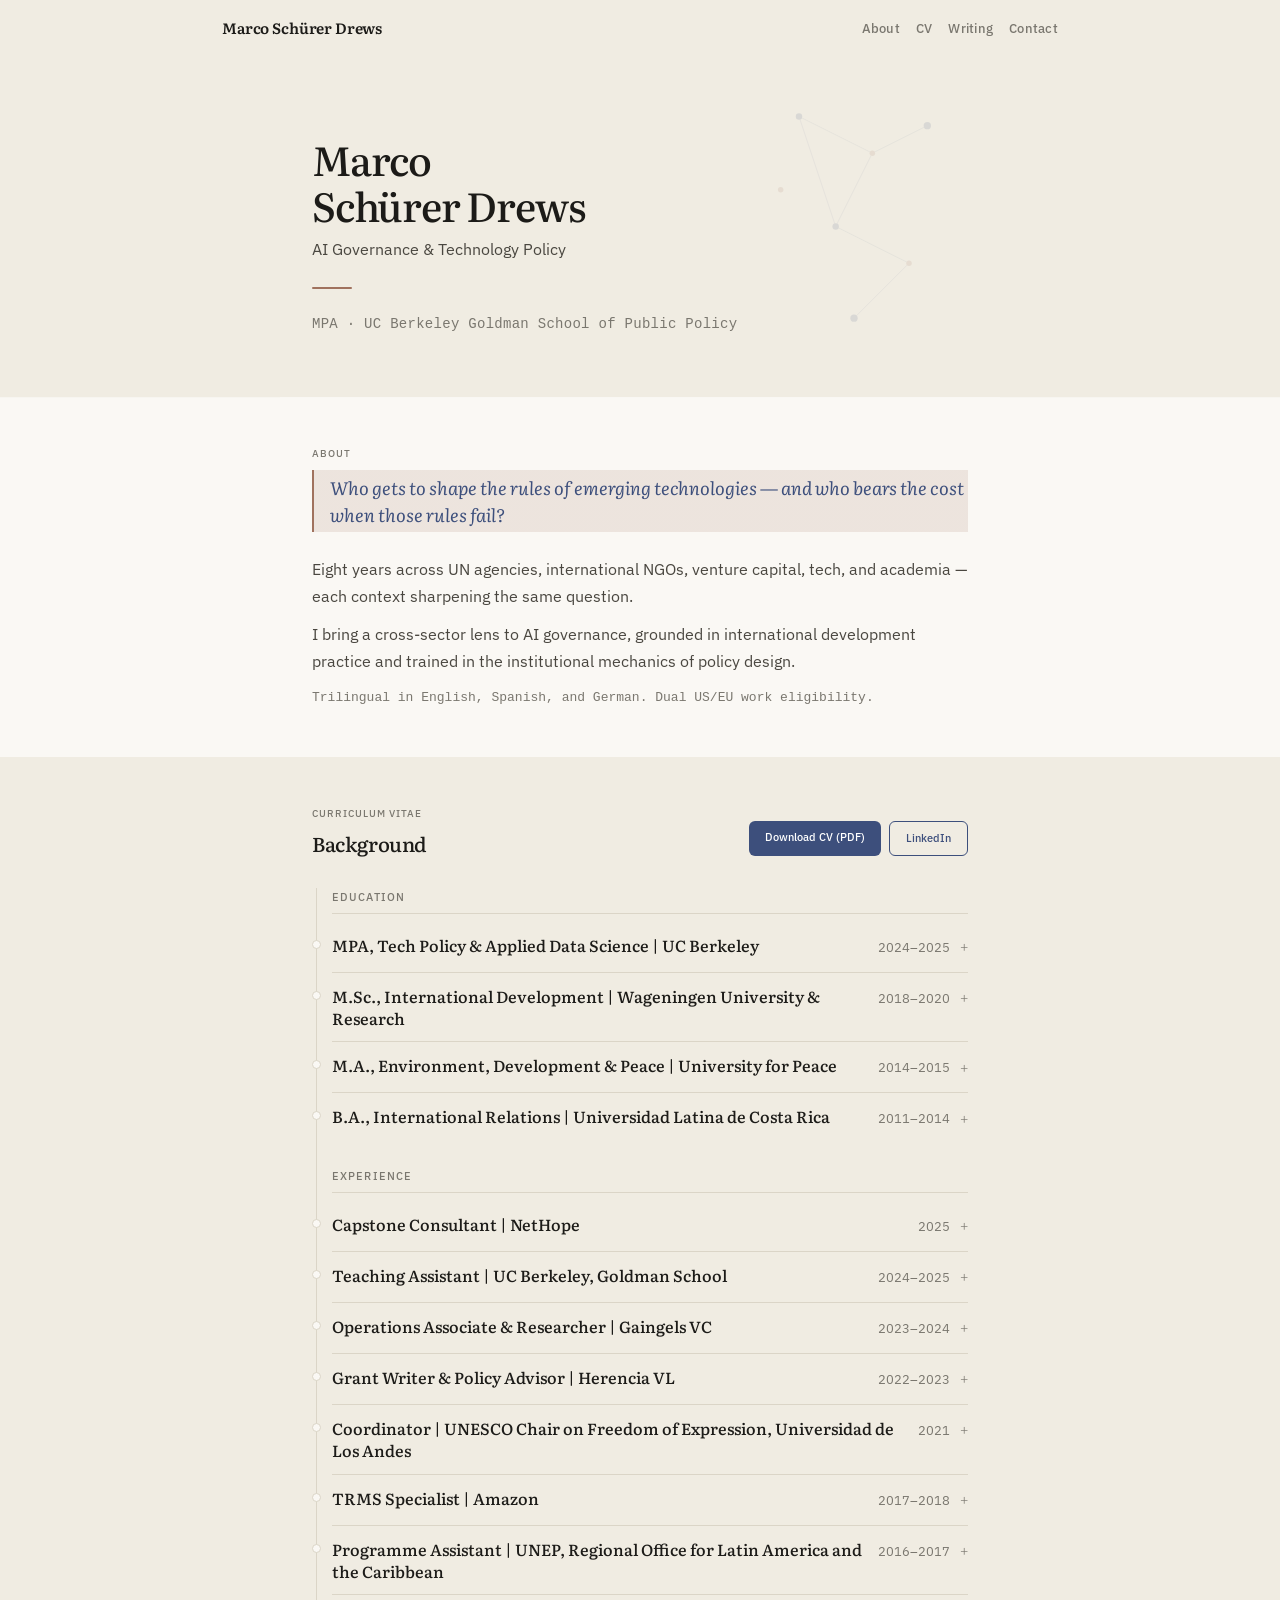
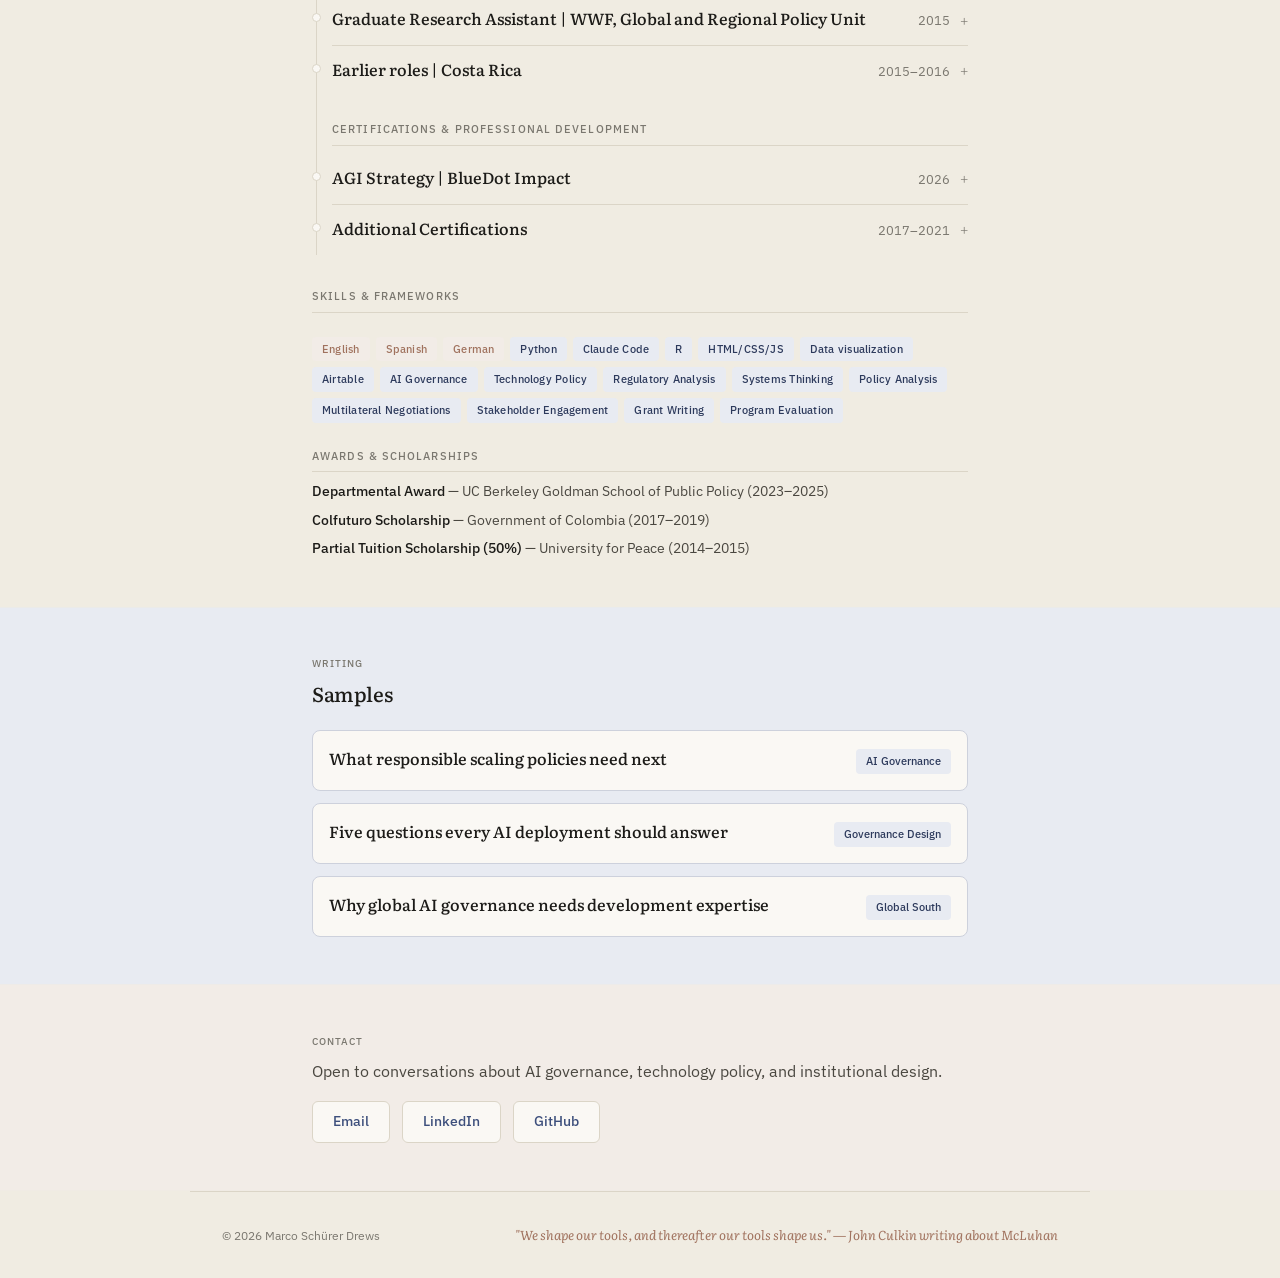
==== commit fee34e2f: "Fix hero and section content alignment consistency Move hero content into the same max-width + margi" ====
--- a/index.html
+++ b/index.html
@@ -81,23 +81,23 @@
      HERO
      ============================================================ -->
 <div class="hero" role="banner">
-  <!-- Constellation SVG -->
-  <svg class="constellation" viewBox="0 0 240 320" xmlns="http://www.w3.org/2000/svg" aria-hidden="true">
-    <line x1="60" y1="40" x2="140" y2="80" class="c-line c-line-1"/>
-    <line x1="140" y1="80" x2="200" y2="50" class="c-line c-line-2"/>
-    <line x1="140" y1="80" x2="100" y2="160" class="c-line c-line-3"/>
-    <line x1="100" y1="160" x2="180" y2="200" class="c-line c-line-4"/>
-    <line x1="180" y1="200" x2="120" y2="260" class="c-line c-line-5"/>
-    <line x1="60" y1="40" x2="100" y2="160" class="c-line c-line-6"/>
-    <circle cx="60" cy="40" r="3.5" class="c-node c-node-indigo c-float-1"/>
-    <circle cx="140" cy="80" r="3" class="c-node c-node-clay c-float-2"/>
-    <circle cx="200" cy="50" r="4" class="c-node c-node-indigo c-float-3"/>
-    <circle cx="100" cy="160" r="3.5" class="c-node c-node-indigo c-float-4"/>
-    <circle cx="180" cy="200" r="3" class="c-node c-node-clay c-float-5"/>
-    <circle cx="120" cy="260" r="4" class="c-node c-node-indigo c-float-6"/>
-    <circle cx="40" cy="120" r="3" class="c-node c-node-clay c-float-7"/>
-  </svg>
   <div class="hero-content">
+    <!-- Constellation SVG -->
+    <svg class="constellation" viewBox="0 0 240 320" xmlns="http://www.w3.org/2000/svg" aria-hidden="true">
+      <line x1="60" y1="40" x2="140" y2="80" class="c-line c-line-1"/>
+      <line x1="140" y1="80" x2="200" y2="50" class="c-line c-line-2"/>
+      <line x1="140" y1="80" x2="100" y2="160" class="c-line c-line-3"/>
+      <line x1="100" y1="160" x2="180" y2="200" class="c-line c-line-4"/>
+      <line x1="180" y1="200" x2="120" y2="260" class="c-line c-line-5"/>
+      <line x1="60" y1="40" x2="100" y2="160" class="c-line c-line-6"/>
+      <circle cx="60" cy="40" r="3.5" class="c-node c-node-indigo c-float-1"/>
+      <circle cx="140" cy="80" r="3" class="c-node c-node-clay c-float-2"/>
+      <circle cx="200" cy="50" r="4" class="c-node c-node-indigo c-float-3"/>
+      <circle cx="100" cy="160" r="3.5" class="c-node c-node-indigo c-float-4"/>
+      <circle cx="180" cy="200" r="3" class="c-node c-node-clay c-float-5"/>
+      <circle cx="120" cy="260" r="4" class="c-node c-node-indigo c-float-6"/>
+      <circle cx="40" cy="120" r="3" class="c-node c-node-clay c-float-7"/>
+    </svg>
     <h1>Marco<br>Schürer Drews</h1>
     <p class="subtitle">AI Governance & Technology Policy</p>
     <hr class="clay-rule">
--- a/style.css
+++ b/style.css
@@ -269,12 +269,15 @@
   overflow: hidden;
   max-width: none;
   margin: 0;
-  padding: 80px max(2rem, calc(50% - 360px)) 60px;
+  padding: 0;
 }
 
 .hero-content {
   position: relative;
   z-index: 1;
+  max-width: var(--max-w);
+  margin: 0 auto;
+  padding: 80px 2rem 60px;
 }
 
 .hero h1 {
@@ -814,7 +817,7 @@
    RESPONSIVE
    ============================================================ */
 @media (max-width: 640px) {
-  .hero { padding: 3.5rem 1.25rem 2rem; }
+  .hero-content { padding: 3.5rem 1.25rem 2rem; }
   .hero h1 { font-size: 30px; }
   section { padding: 2rem 1.25rem; }
 
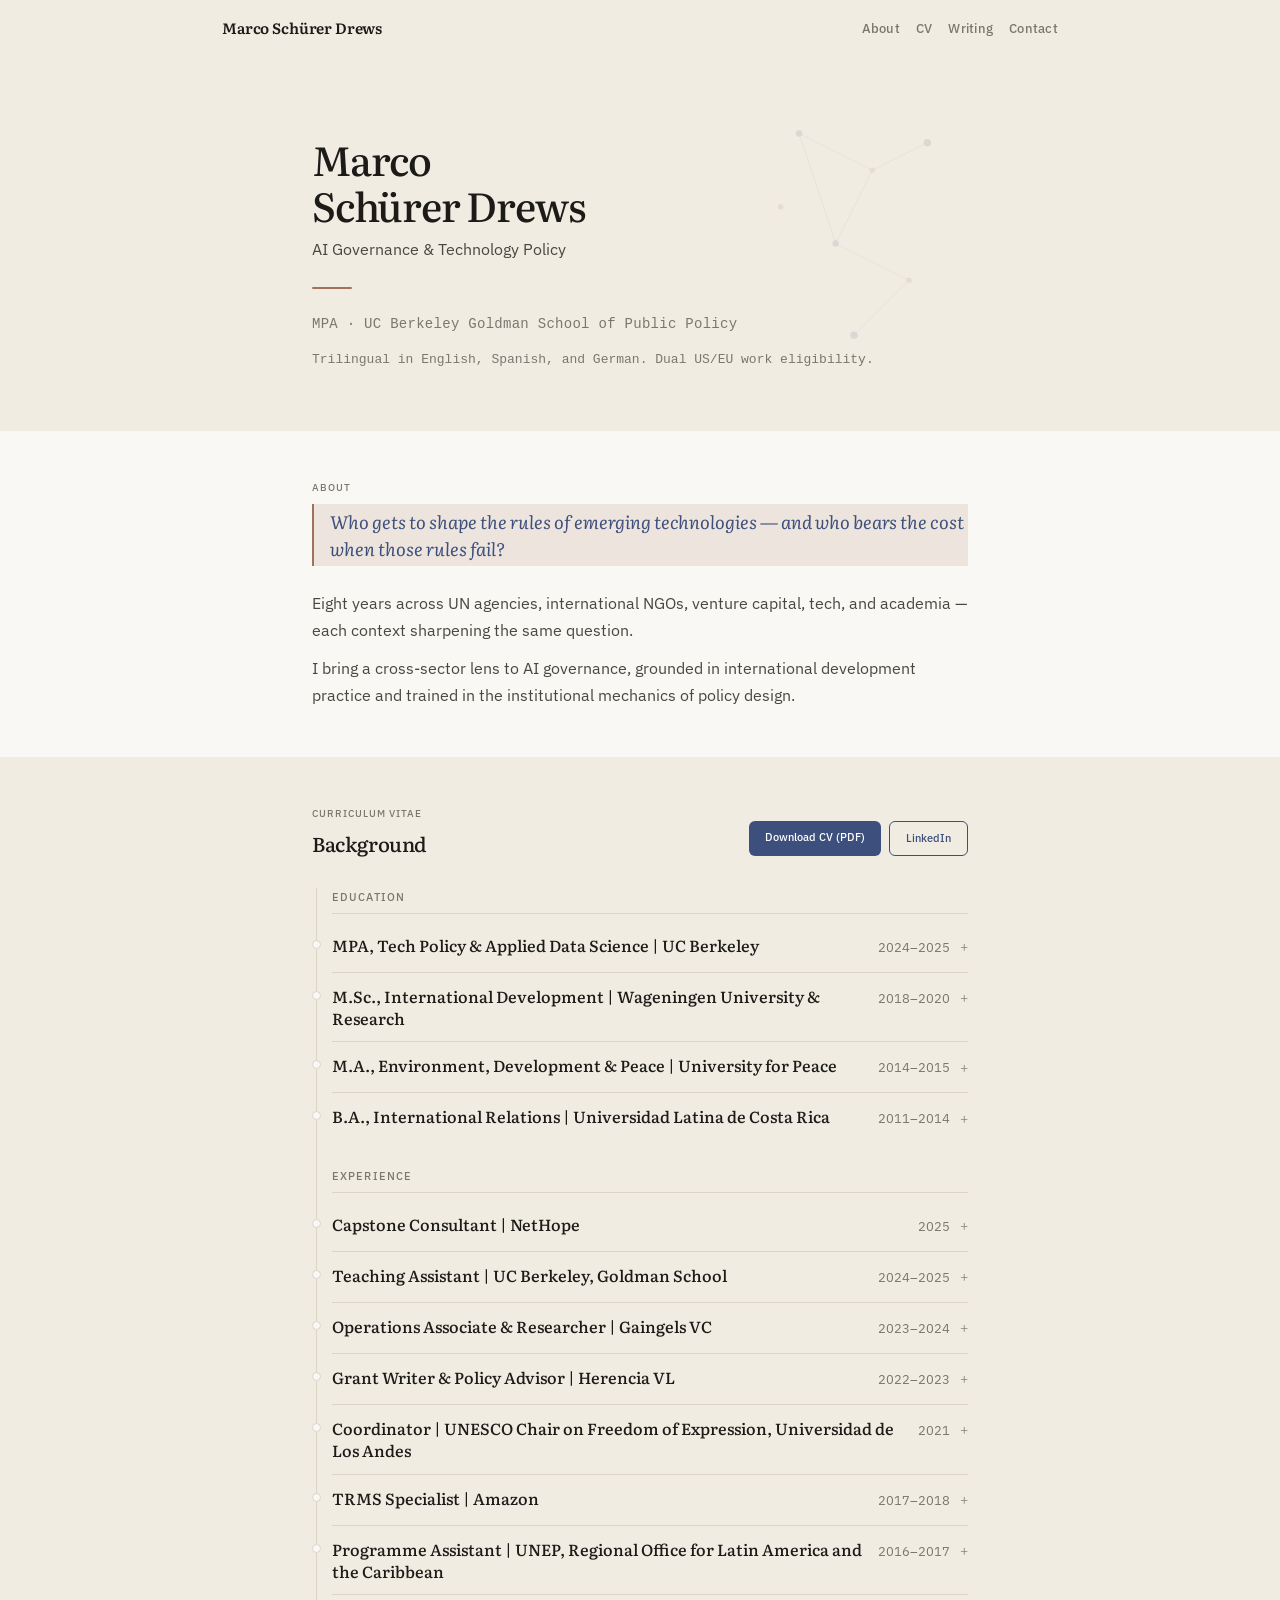
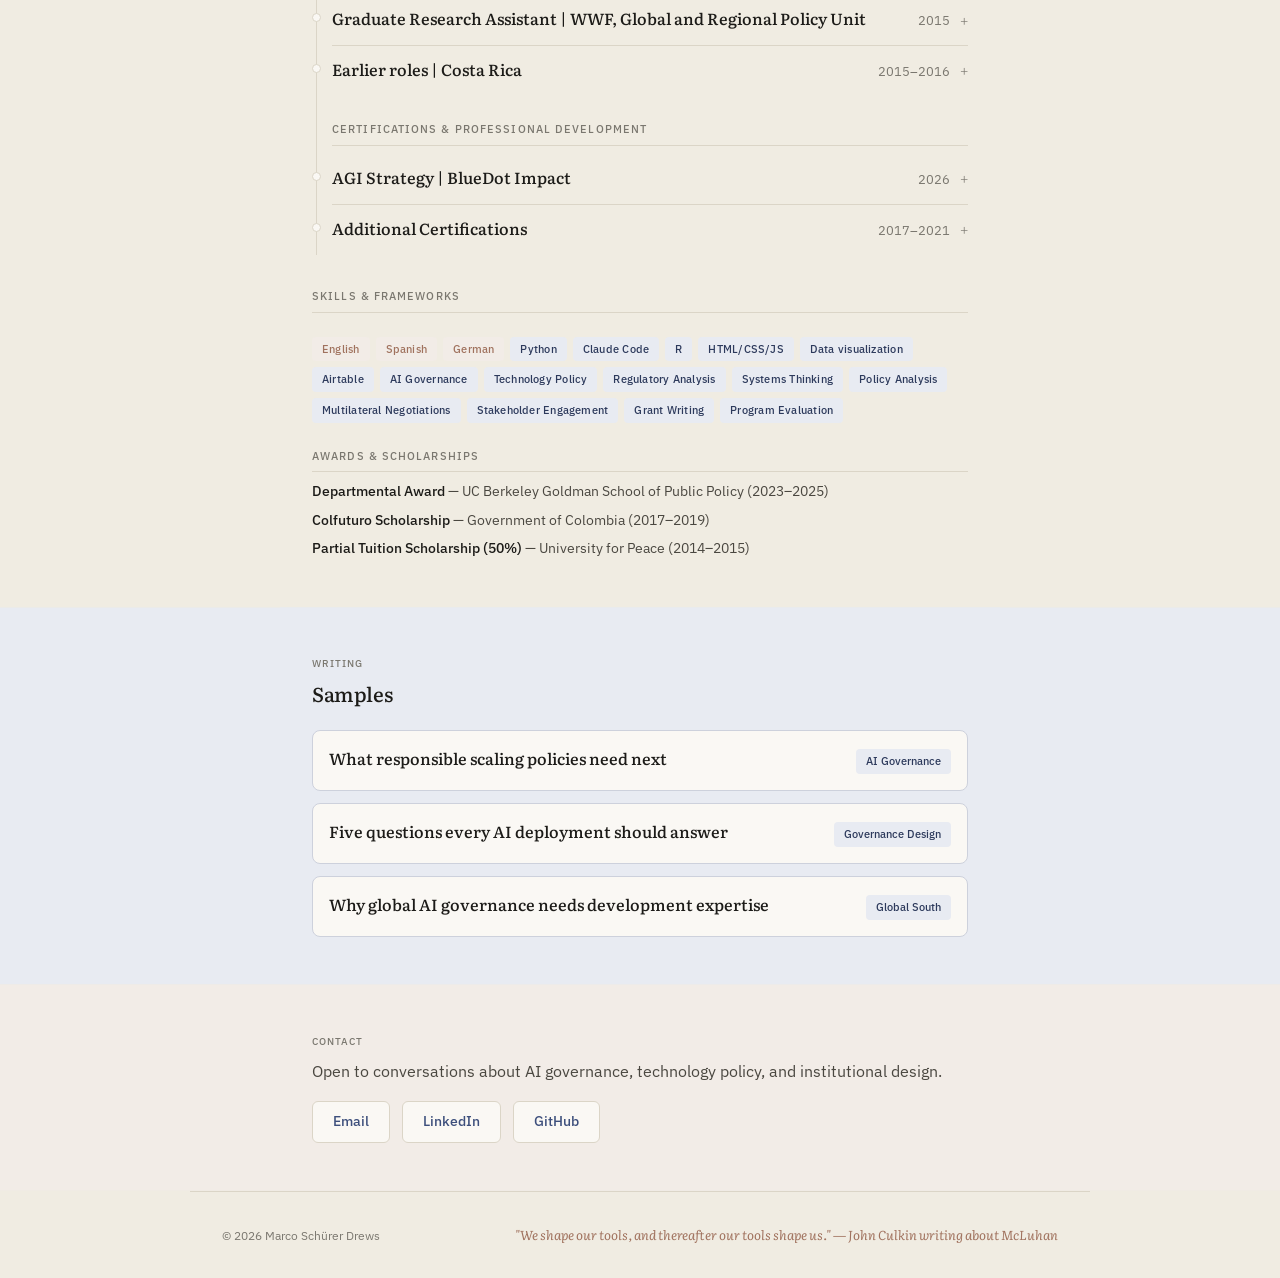
==== commit 1135c031: "Updating and organizing header. Also trying out the local host" ====
--- a/index.html
+++ b/index.html
@@ -102,6 +102,7 @@
     <p class="subtitle">AI Governance & Technology Policy</p>
     <hr class="clay-rule">
     <p class="tagline">MPA · UC Berkeley Goldman School of Public Policy</p>
+    <p class="mono-line">Trilingual in English, Spanish, and German. Dual US/EU work eligibility.</p>
   </div>
 </div>
 
@@ -120,7 +121,6 @@
     <p class="section-body" style="margin-top: 10px;">
       I bring a cross-sector lens to AI governance, grounded in international development practice and trained in the institutional mechanics of policy design.
     </p>
-    <p class="mono-line">Trilingual in English, Spanish, and German. Dual US/EU work eligibility.</p>
   </div>
 </section>
 
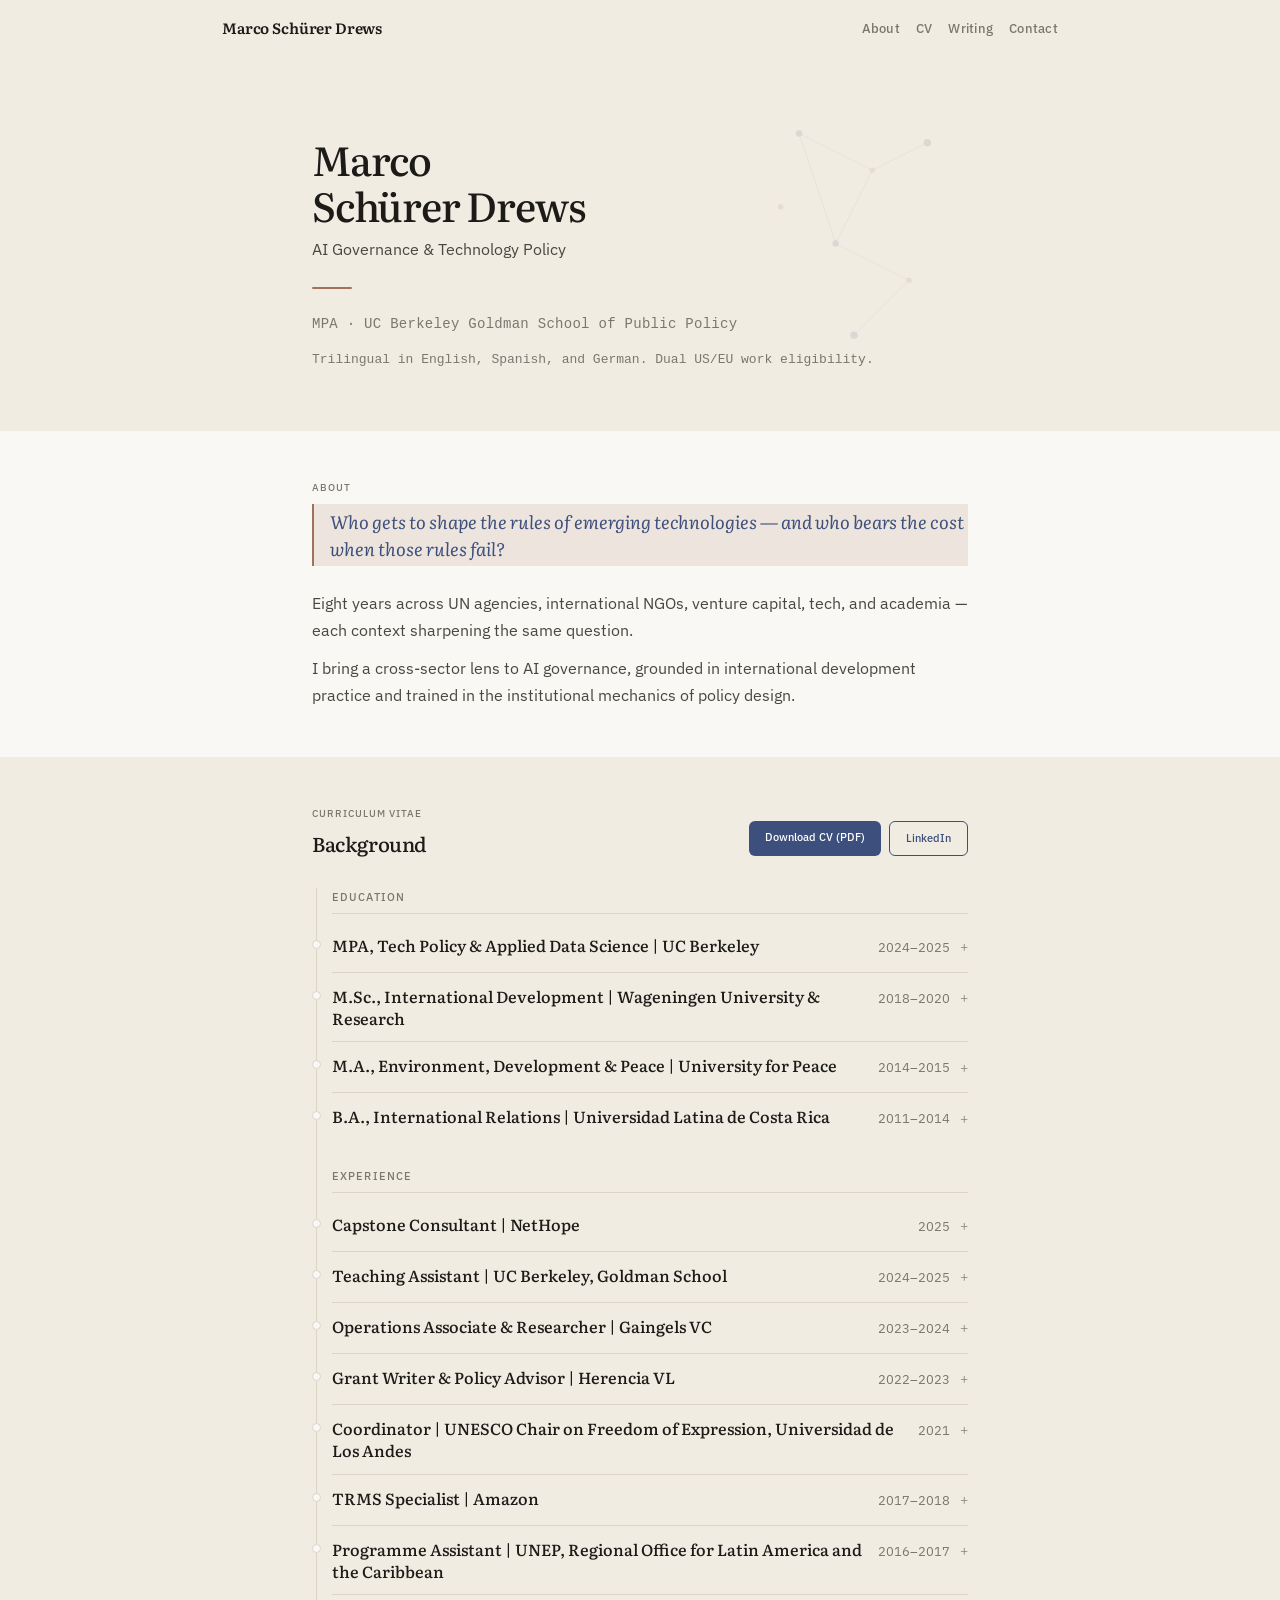
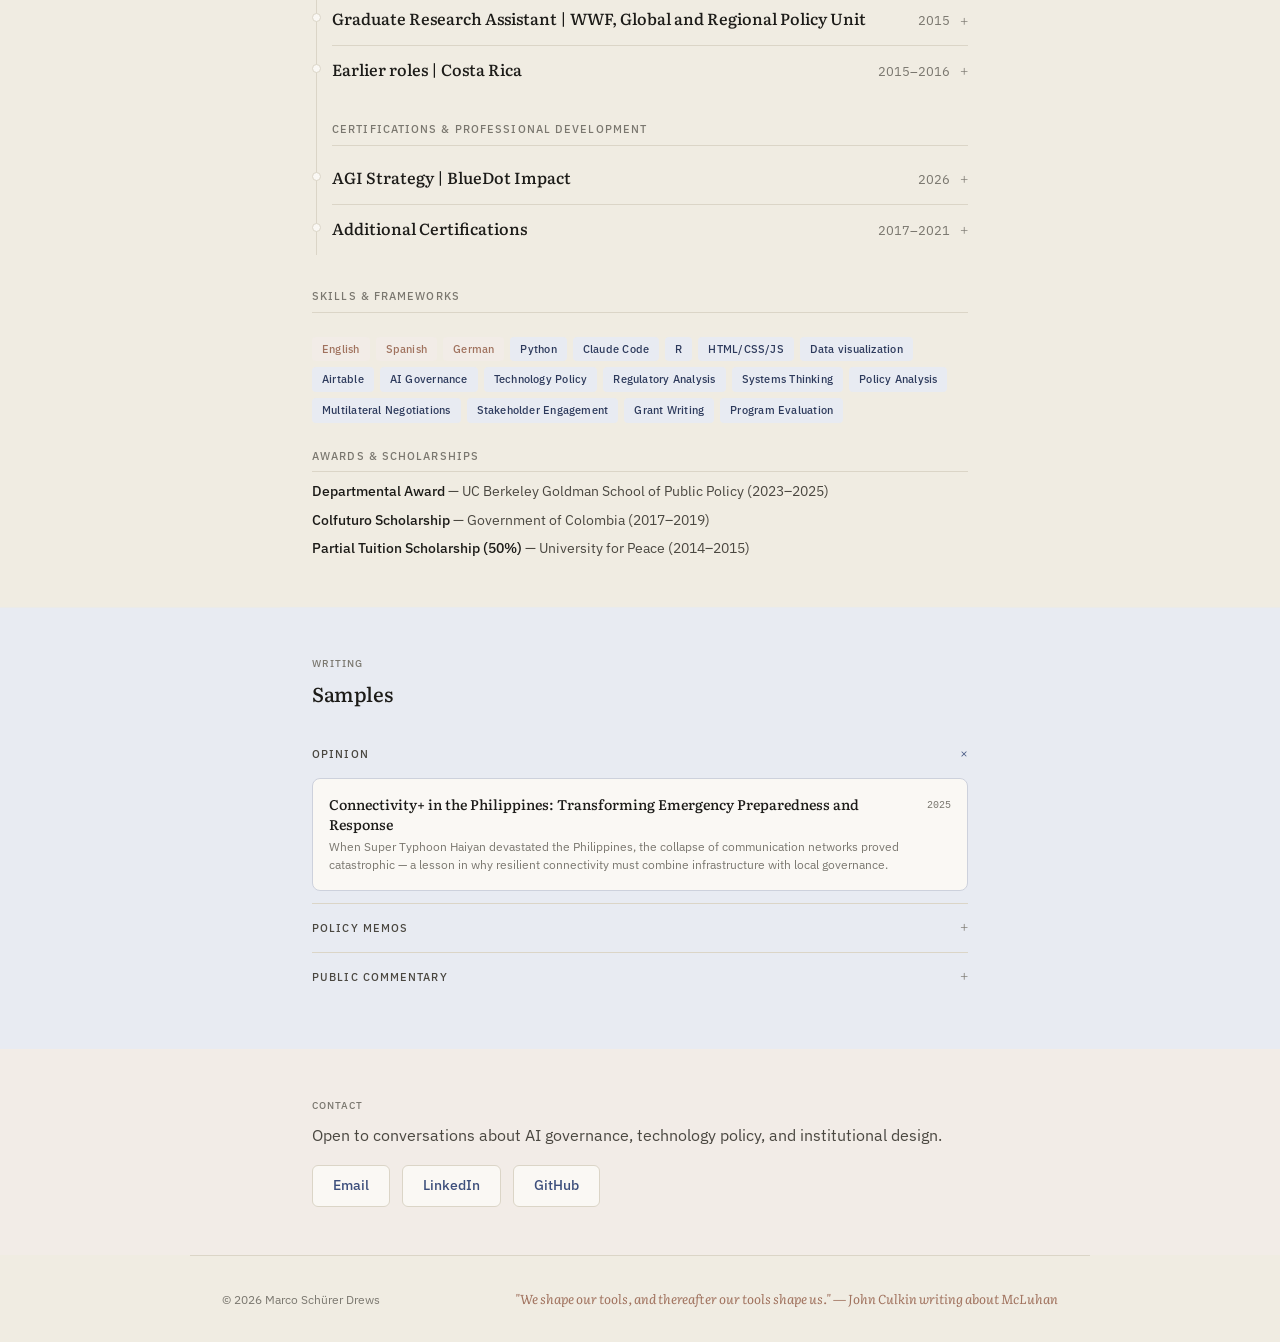
==== commit 932142ea: "Add Writing section accordion and article pages Restructure Writing section from flat cards to accor" ====
--- a/index.html
+++ b/index.html
@@ -152,7 +152,7 @@
         </div>
         <div class="cv-item-body"><div class="cv-item-content">
           <p class="location">Goldman School of Public Policy · Berkeley, CA</p>
-          <p>Tech Policy Certificate. Applied Data Science focus. Departmental Scholarship Recipient.</p>
+          <p>Tech Policy Specialization. Applied Data Science focus. Departmental Scholarship Recipient.</p>
           <p>Capstone: Designed the Connectivity+ framework for humanitarian digital infrastructure in the Philippines (NetHope).</p>
           <p>Teaching Assistant: US-Mexico Public Policy Relations; US Immigration Policy (2024–2025).</p>
           <p>Coursework: Policy Analysis, Computational Social Sciences, Designing Tech for Good Initiatives, Business Models for Social Impact, Tech Policy & AI Policy.</p>
@@ -398,24 +398,50 @@
   <p class="section-label">Writing</p>
   <h2 class="section-title">Samples</h2>
 
-  <div class="writing-list">
-    <div class="fade-up">
-      <a href="#" class="writing-item">
-        <span class="writing-title">What responsible scaling policies need next</span>
-        <span class="writing-tag">AI Governance</span>
-      </a>
-    </div>
-    <div class="fade-up">
-      <a href="#" class="writing-item">
-        <span class="writing-title">Five questions every AI deployment should answer</span>
-        <span class="writing-tag">Governance Design</span>
-      </a>
-    </div>
-    <div class="fade-up">
-      <a href="#" class="writing-item">
-        <span class="writing-title">Why global AI governance needs development expertise</span>
-        <span class="writing-tag">Global South</span>
-      </a>
+  <div class="writing-accordion">
+    <!-- Opinion bucket — open by default -->
+    <div class="writing-bucket open">
+      <div class="writing-bucket-header" onclick="toggleWritingBucket(this)">
+        <span class="writing-bucket-label">Opinion</span>
+        <span class="cv-toggle">+</span>
+      </div>
+      <div class="writing-bucket-body">
+        <a href="/writing/connectivity-oped.html" class="writing-item">
+          <div class="writing-item-info">
+            <span class="writing-title">Connectivity+ in the Philippines: Transforming Emergency Preparedness and Response</span>
+            <span class="writing-teaser">When Super Typhoon Haiyan devastated the Philippines, the collapse of communication networks proved catastrophic — a lesson in why resilient connectivity must combine infrastructure with local governance.</span>
+          </div>
+          <span class="writing-year">2025</span>
+        </a>
+      </div>
+    </div>
+
+    <!-- Policy Memos bucket -->
+    <div class="writing-bucket">
+      <div class="writing-bucket-header" onclick="toggleWritingBucket(this)">
+        <span class="writing-bucket-label">Policy Memos</span>
+        <span class="cv-toggle">+</span>
+      </div>
+      <div class="writing-bucket-body">
+        <a href="/writing/caribbean-fisheries-memo.html" class="writing-item">
+          <div class="writing-item-info">
+            <span class="writing-title">Enhancing the Resilience of Caribbean Artisanal Fishers to Climate Change and Extreme Weather Events</span>
+            <span class="writing-teaser">A policy analysis addressing how Caribbean artisanal fishers can build resilience to climate change through early warning systems, insurance schemes, and community-driven capacity building.</span>
+          </div>
+          <span class="writing-year">2024</span>
+        </a>
+      </div>
+    </div>
+
+    <!-- Public Commentary bucket — empty -->
+    <div class="writing-bucket">
+      <div class="writing-bucket-header" onclick="toggleWritingBucket(this)">
+        <span class="writing-bucket-label">Public Commentary</span>
+        <span class="cv-toggle">+</span>
+      </div>
+      <div class="writing-bucket-body">
+        <p class="writing-coming-soon">Coming soon</p>
+      </div>
     </div>
   </div>
 </section>
--- a/style.css
+++ b/style.css
@@ -257,9 +257,6 @@
   transform: translateY(0);
 }
 
-/* Stagger writing cards */
-.writing-list .fade-up:nth-child(2) { transition-delay: 0.1s; }
-.writing-list .fade-up:nth-child(3) { transition-delay: 0.2s; }
 
 /* ============================================================
    HERO
@@ -636,23 +633,86 @@
 }
 
 /* ============================================================
-   WRITING — cards with sweep hover
-   ============================================================ */
-.writing-list {
+   WRITING — accordion buckets with cards
+   ============================================================ */
+.writing-accordion {
   margin-top: 1.5rem;
   display: flex;
   flex-direction: column;
-  gap: 12px;
+  gap: 0;
+}
+
+.writing-bucket {
+  border-bottom: 0.5px solid var(--color-border);
+}
+
+.writing-bucket:last-child { border-bottom: none; }
+
+.writing-bucket-header {
+  display: flex;
+  justify-content: space-between;
+  align-items: center;
+  padding: 12px 0;
+  cursor: pointer;
+  user-select: none;
+  transition: color 0.2s;
+}
+
+.writing-bucket-header:hover { color: var(--indigo-500); }
+.writing-bucket-header:hover .cv-toggle { color: var(--indigo-500); }
+
+.writing-bucket-label {
+  font-family: var(--font-body);
+  font-size: 11px;
+  font-weight: 500;
+  letter-spacing: 0.1em;
+  text-transform: uppercase;
+  color: var(--color-text-secondary);
+}
+
+.writing-bucket .cv-toggle {
+  font-size: 14px;
+  color: var(--color-text-muted);
+  transition: transform 0.25s ease, color 0.2s;
+  display: inline-block;
+  font-family: var(--font-body);
+  font-weight: 300;
+}
+
+.writing-bucket.open .cv-toggle {
+  transform: rotate(45deg);
+  color: var(--indigo-500);
+}
+
+.writing-bucket-body {
+  max-height: 0;
+  overflow: hidden;
+  opacity: 0;
+  transition: max-height 0.4s ease, opacity 0.3s ease;
+}
+
+.writing-bucket.open .writing-bucket-body {
+  max-height: 400px;
+  opacity: 1;
+}
+
+.writing-coming-soon {
+  font-family: var(--font-body);
+  font-size: 13px;
+  color: var(--color-text-muted);
+  font-style: italic;
+  padding: 8px 0 16px;
 }
 
 .writing-item {
   display: flex;
   justify-content: space-between;
-  align-items: baseline;
+  align-items: flex-start;
   gap: 1rem;
   text-decoration: none;
   color: inherit;
   padding: 16px;
+  margin-bottom: 12px;
   background: #faf8f4;
   border: 0.5px solid #cdd1dc;
   border-radius: 8px;
@@ -684,11 +744,33 @@
   color: var(--indigo-500);
 }
 
+.writing-item-info {
+  display: flex;
+  flex-direction: column;
+  gap: 4px;
+}
+
 .writing-title {
   font-family: var(--font-heading);
-  font-size: 16px;
+  font-size: 14px;
   font-weight: 500;
   line-height: 1.4;
+}
+
+.writing-teaser {
+  font-family: var(--font-body);
+  font-size: 12px;
+  color: var(--color-text-muted);
+  line-height: 1.5;
+}
+
+.writing-year {
+  font-family: var(--font-mono);
+  font-size: 10px;
+  color: var(--color-text-muted);
+  white-space: nowrap;
+  flex-shrink: 0;
+  margin-top: 2px;
 }
 
 .writing-tag {
@@ -701,6 +783,236 @@
   color: var(--indigo-700);
   white-space: nowrap;
   flex-shrink: 0;
+}
+
+/* ============================================================
+   ARTICLE PAGE — two-column layout
+   ============================================================ */
+.article-container {
+  max-width: 780px;
+  margin: 0 auto;
+  padding: calc(var(--nav-height) + 2rem) 2rem 3rem;
+  display: grid;
+  grid-template-columns: 200px 1fr;
+  gap: 40px;
+}
+
+.article-sidebar {
+  position: sticky;
+  top: calc(var(--nav-height) + 2rem);
+  align-self: start;
+}
+
+.article-sidebar h1 {
+  font-family: var(--font-heading);
+  font-size: 22px;
+  font-weight: 500;
+  line-height: 1.3;
+  letter-spacing: -0.02em;
+  color: var(--color-text);
+  margin-bottom: 8px;
+}
+
+.article-sidebar .article-year {
+  font-family: var(--font-mono);
+  font-size: 12px;
+  color: var(--color-text-muted);
+  margin-bottom: 4px;
+}
+
+.article-sidebar .article-author {
+  font-family: var(--font-body);
+  font-size: 13px;
+  color: var(--color-text-muted);
+  margin-bottom: 12px;
+}
+
+.article-tags {
+  display: flex;
+  flex-wrap: wrap;
+  gap: 6px;
+}
+
+.article-body {
+  font-family: var(--font-body);
+  font-size: 16px;
+  line-height: 1.7;
+  color: var(--color-text-secondary);
+  position: relative;
+}
+
+.article-body p + p {
+  margin-top: 1rem;
+}
+
+.article-body h2 {
+  font-family: var(--font-heading);
+  font-size: 18px;
+  font-weight: 500;
+  color: var(--color-text);
+  margin: 2rem 0 0.75rem;
+  letter-spacing: -0.01em;
+}
+
+.article-body h2:first-child {
+  margin-top: 0;
+}
+
+.article-body h3 {
+  font-family: var(--font-heading);
+  font-size: 15px;
+  font-weight: 500;
+  color: var(--color-text);
+  margin: 1.5rem 0 0.5rem;
+}
+
+.article-body sup a {
+  color: var(--indigo-500);
+  text-decoration: none;
+  font-size: 11px;
+  font-weight: 500;
+}
+
+.article-body sup a:hover {
+  text-decoration: underline;
+}
+
+/* Invisible watermark */
+.article-body::after {
+  content: "\00a9 Marco Sch\00fcrer Drews 2026";
+  position: fixed;
+  bottom: 20px;
+  right: 20px;
+  opacity: 0.03;
+  font-size: 11px;
+  pointer-events: none;
+  z-index: 999;
+}
+
+/* Memo header block */
+.memo-header {
+  background: #faf8f4;
+  padding: 16px 20px;
+  border-radius: 8px;
+  margin-bottom: 1.5rem;
+  font-family: var(--font-body);
+  font-size: 13px;
+  line-height: 1.8;
+  color: var(--color-text-secondary);
+}
+
+.memo-header .memo-label {
+  font-weight: 500;
+  color: var(--color-text);
+}
+
+/* Footnotes / endnotes */
+.footnotes {
+  margin-top: 2.5rem;
+  padding-top: 1.5rem;
+  border-top: 0.5px solid var(--color-border);
+}
+
+.footnotes h3 {
+  font-family: var(--font-body);
+  font-size: 11px;
+  font-weight: 500;
+  letter-spacing: 0.1em;
+  text-transform: uppercase;
+  color: var(--color-text-muted);
+  margin-bottom: 12px;
+}
+
+.footnotes ol {
+  padding-left: 1.5rem;
+  font-size: 13px;
+  color: var(--color-text-muted);
+  line-height: 1.6;
+}
+
+.footnotes li {
+  margin-bottom: 6px;
+}
+
+.footnotes a {
+  word-break: break-all;
+}
+
+/* References section (memo style) */
+.references {
+  margin-top: 2.5rem;
+  padding-top: 1.5rem;
+  border-top: 0.5px solid var(--color-border);
+}
+
+.references h3 {
+  font-family: var(--font-body);
+  font-size: 11px;
+  font-weight: 500;
+  letter-spacing: 0.1em;
+  text-transform: uppercase;
+  color: var(--color-text-muted);
+  margin-bottom: 12px;
+}
+
+.references ul {
+  list-style: none;
+  padding: 0;
+}
+
+.references li {
+  font-size: 13px;
+  color: var(--color-text-muted);
+  line-height: 1.6;
+  margin-bottom: 8px;
+  padding-left: 1.5em;
+  text-indent: -1.5em;
+}
+
+/* Policy table */
+.policy-table {
+  width: 100%;
+  border-collapse: collapse;
+  margin: 1.5rem 0;
+  font-size: 14px;
+}
+
+.policy-table th {
+  background: var(--indigo-50);
+  color: var(--indigo-700);
+  font-family: var(--font-body);
+  font-weight: 500;
+  text-align: left;
+  padding: 8px 12px;
+  border: 0.5px solid var(--color-border);
+}
+
+.policy-table td {
+  padding: 8px 12px;
+  border: 0.5px solid var(--color-border);
+  color: var(--color-text-secondary);
+}
+
+.policy-table .rating-low { color: var(--color-text-muted); }
+.policy-table .rating-high { color: var(--indigo-500); font-weight: 500; }
+.policy-table .rating-moderate { color: var(--clay-500); font-weight: 500; }
+
+/* Back link */
+.article-back {
+  max-width: 780px;
+  margin: 0 auto;
+  padding: 0 2rem 3rem;
+}
+
+.article-back a {
+  font-family: var(--font-body);
+  font-size: 14px;
+  color: var(--indigo-500);
+  text-decoration: none;
+}
+
+.article-back a:hover {
+  color: var(--indigo-700);
 }
 
 /* ============================================================
@@ -816,6 +1128,18 @@
 /* ============================================================
    RESPONSIVE
    ============================================================ */
+@media (max-width: 768px) {
+  .article-container {
+    grid-template-columns: 1fr;
+    gap: 1.5rem;
+    padding: calc(var(--nav-height) + 1.5rem) 1.25rem 2rem;
+  }
+
+  .article-sidebar {
+    position: static;
+  }
+}
+
 @media (max-width: 640px) {
   .hero-content { padding: 3.5rem 1.25rem 2rem; }
   .hero h1 { font-size: 30px; }
@@ -856,7 +1180,7 @@
   .cv-item-meta { display: none; }
 
   .writing-item { flex-direction: column; gap: 8px; }
-  .writing-tag { align-self: flex-start; }
+  .writing-year { align-self: flex-start; }
 
   .contact-links { flex-wrap: wrap; gap: 8px; }
 
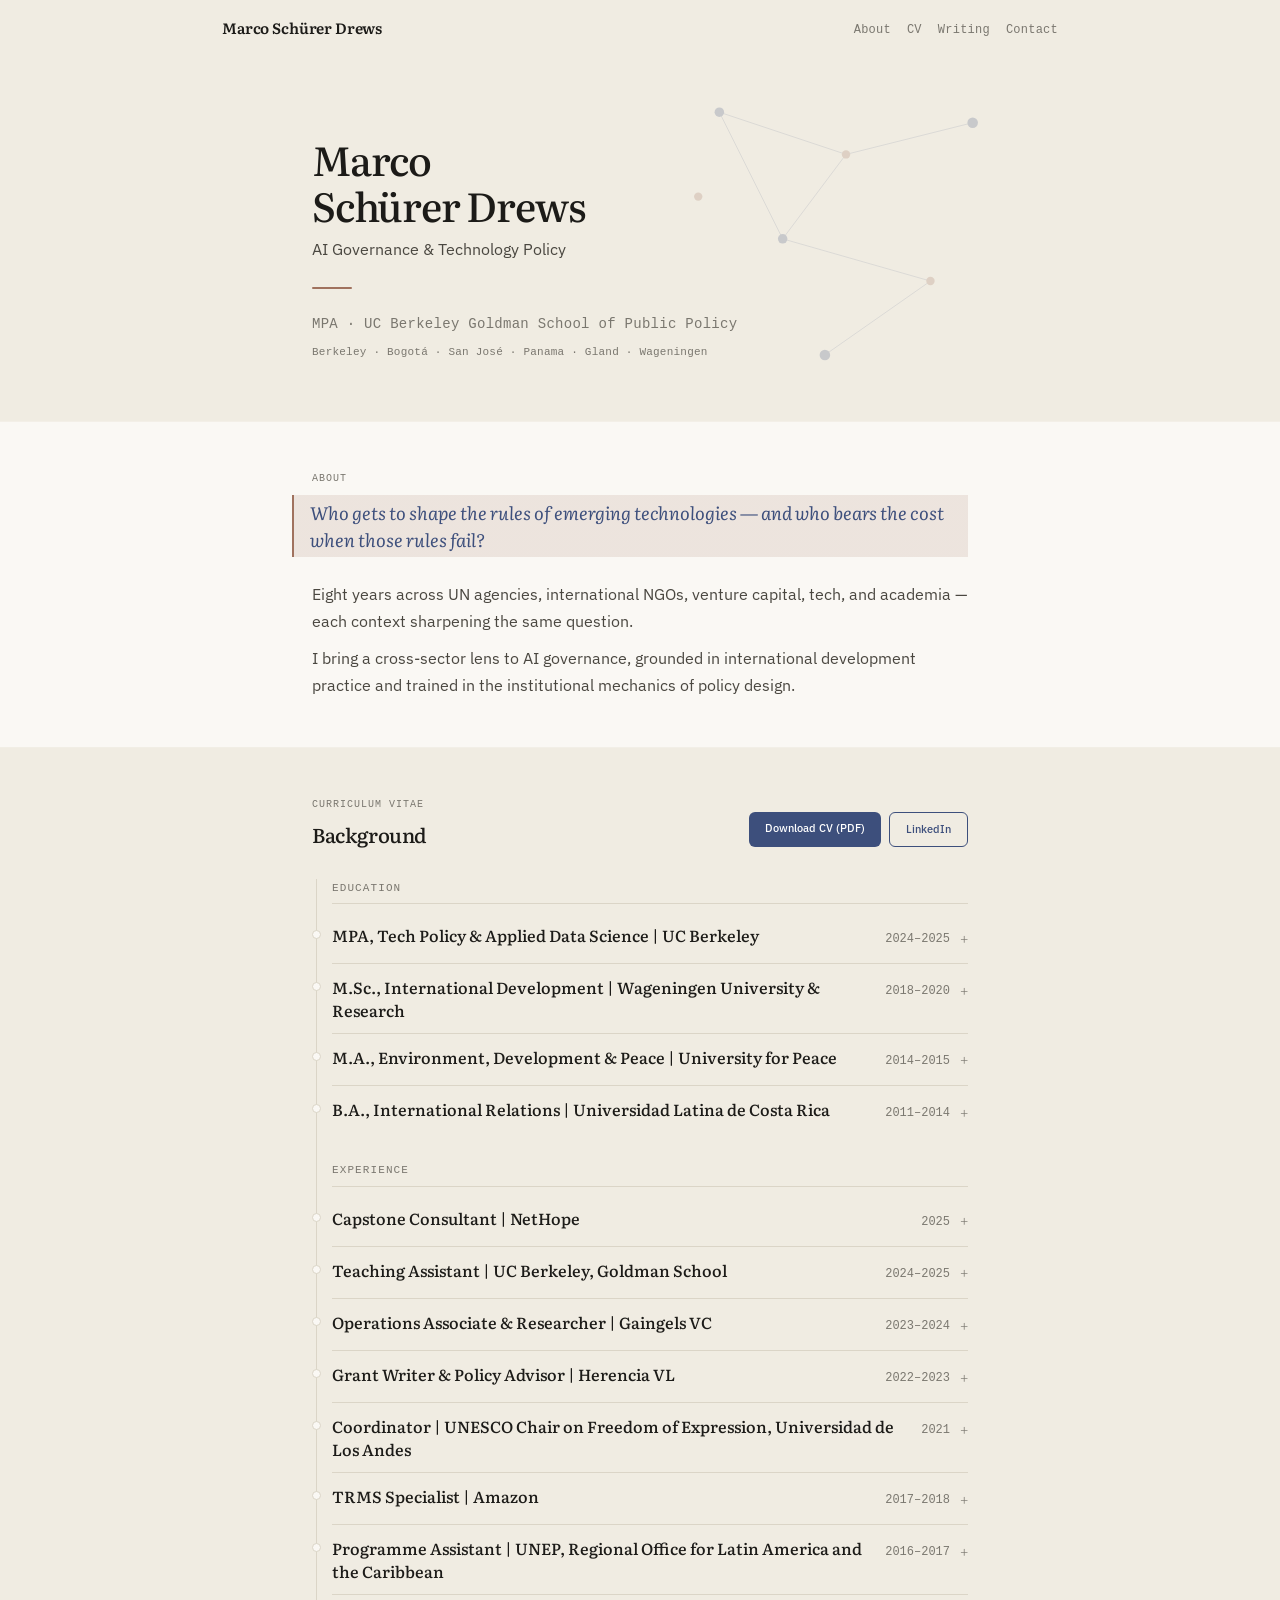
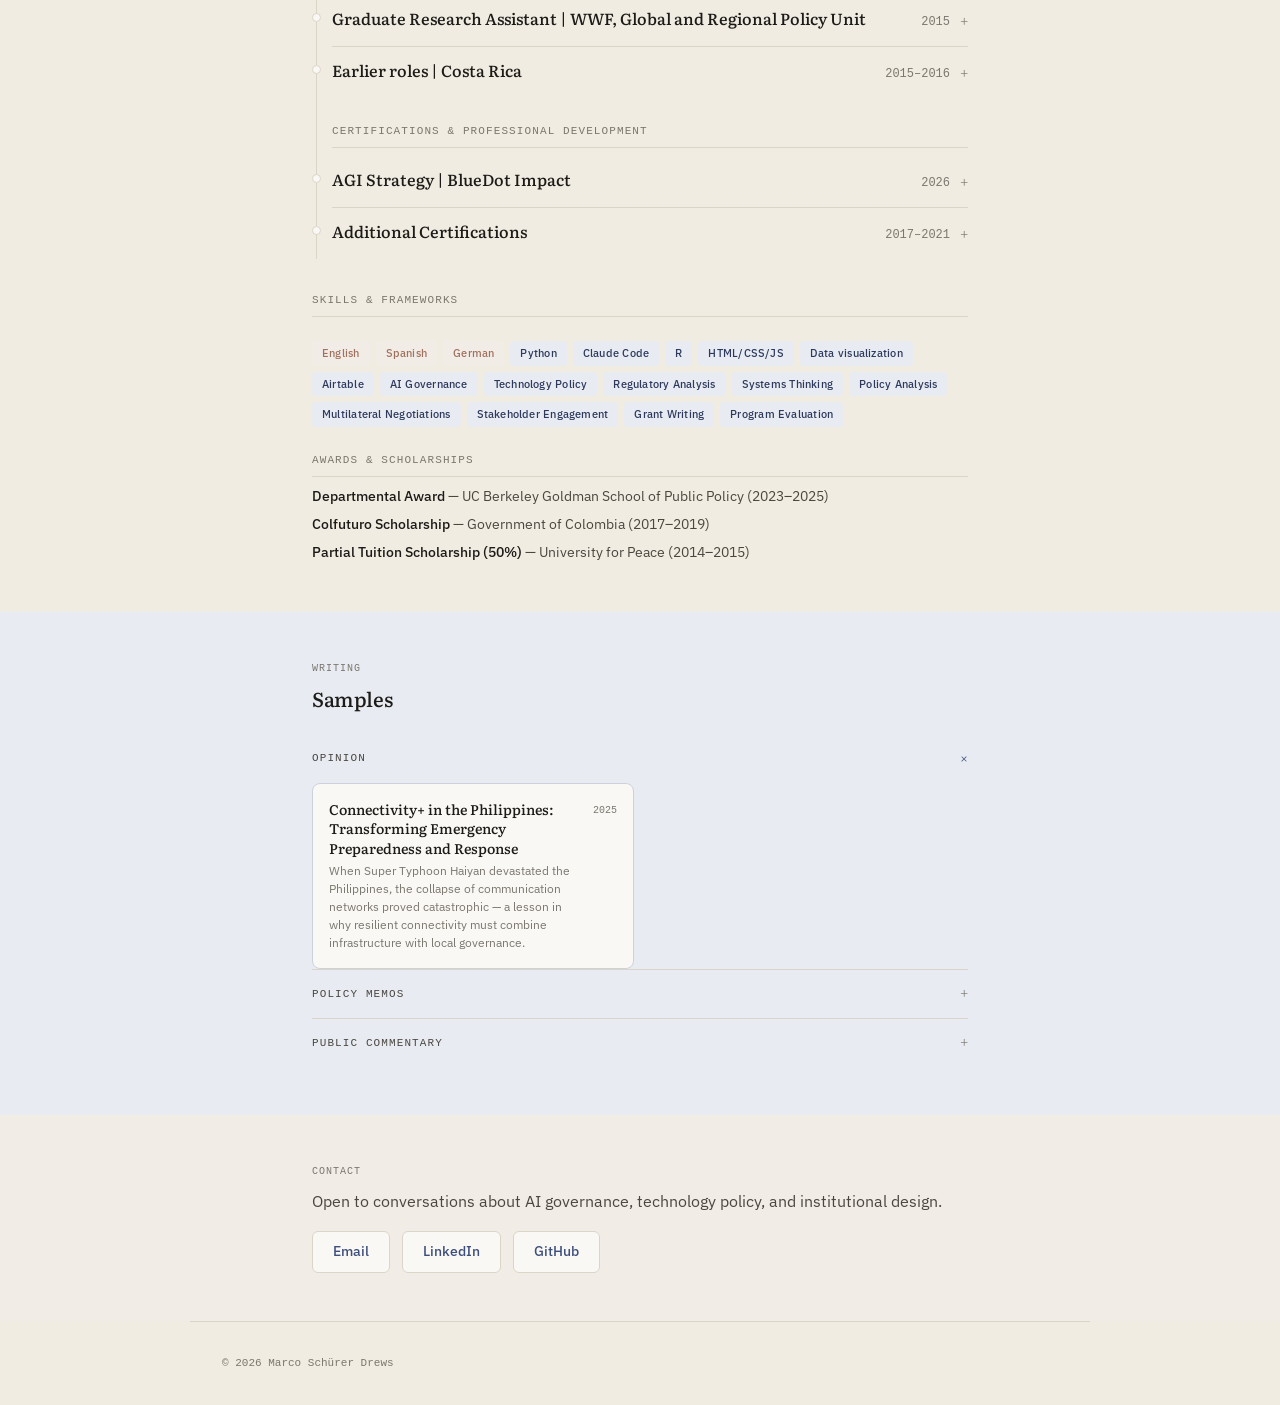
==== commit 79f752f5: "Design enhancements: hero, typography, constellation, links, footer 1. Constellation: opacity 0.12→0" ====
--- a/index.html
+++ b/index.html
@@ -83,26 +83,26 @@
 <div class="hero" role="banner">
   <div class="hero-content">
     <!-- Constellation SVG -->
-    <svg class="constellation" viewBox="0 0 240 320" xmlns="http://www.w3.org/2000/svg" aria-hidden="true">
-      <line x1="60" y1="40" x2="140" y2="80" class="c-line c-line-1"/>
-      <line x1="140" y1="80" x2="200" y2="50" class="c-line c-line-2"/>
-      <line x1="140" y1="80" x2="100" y2="160" class="c-line c-line-3"/>
-      <line x1="100" y1="160" x2="180" y2="200" class="c-line c-line-4"/>
-      <line x1="180" y1="200" x2="120" y2="260" class="c-line c-line-5"/>
-      <line x1="60" y1="40" x2="100" y2="160" class="c-line c-line-6"/>
-      <circle cx="60" cy="40" r="3.5" class="c-node c-node-indigo c-float-1"/>
-      <circle cx="140" cy="80" r="3" class="c-node c-node-clay c-float-2"/>
-      <circle cx="200" cy="50" r="4" class="c-node c-node-indigo c-float-3"/>
-      <circle cx="100" cy="160" r="3.5" class="c-node c-node-indigo c-float-4"/>
-      <circle cx="180" cy="200" r="3" class="c-node c-node-clay c-float-5"/>
-      <circle cx="120" cy="260" r="4" class="c-node c-node-indigo c-float-6"/>
-      <circle cx="40" cy="120" r="3" class="c-node c-node-clay c-float-7"/>
+    <svg class="constellation" viewBox="0 0 360 320" xmlns="http://www.w3.org/2000/svg" aria-hidden="true">
+      <line x1="60" y1="40" x2="180" y2="80" class="c-line c-line-1"/>
+      <line x1="180" y1="80" x2="300" y2="50" class="c-line c-line-2"/>
+      <line x1="180" y1="80" x2="120" y2="160" class="c-line c-line-3"/>
+      <line x1="120" y1="160" x2="260" y2="200" class="c-line c-line-4"/>
+      <line x1="260" y1="200" x2="160" y2="270" class="c-line c-line-5"/>
+      <line x1="60" y1="40" x2="120" y2="160" class="c-line c-line-6"/>
+      <circle cx="60" cy="40" r="4.5" class="c-node c-node-indigo c-float-1"/>
+      <circle cx="180" cy="80" r="4" class="c-node c-node-clay c-float-2"/>
+      <circle cx="300" cy="50" r="5" class="c-node c-node-indigo c-float-3"/>
+      <circle cx="120" cy="160" r="4.5" class="c-node c-node-indigo c-float-4"/>
+      <circle cx="260" cy="200" r="4" class="c-node c-node-clay c-float-5"/>
+      <circle cx="160" cy="270" r="5" class="c-node c-node-indigo c-float-6"/>
+      <circle cx="40" cy="120" r="4" class="c-node c-node-clay c-float-7"/>
     </svg>
     <h1>Marco<br>Schürer Drews</h1>
     <p class="subtitle">AI Governance & Technology Policy</p>
     <hr class="clay-rule">
     <p class="tagline">MPA · UC Berkeley Goldman School of Public Policy</p>
-    <p class="mono-line">Trilingual in English, Spanish, and German. Dual US/EU work eligibility.</p>
+    <p class="location-line">Berkeley · Bogot&aacute; · San Jos&eacute; · Panama · Gland · Wageningen</p>
   </div>
 </div>
 
@@ -492,7 +492,6 @@
      ============================================================ -->
 <footer>
   <p>&copy; 2026 Marco Schürer Drews</p>
-  <p class="footer-accent"><i>"We shape our tools, and thereafter our tools shape us."</i> — John Culkin writing about McLuhan</p>
 </footer>
 
 <!-- Scripts -->
--- a/style.css
+++ b/style.css
@@ -56,8 +56,19 @@
 
 ::selection { background: #3d4f7c22; }
 
-a { color: var(--indigo-500); text-decoration: none; transition: color 0.2s; }
-a:hover { color: var(--indigo-700); }
+a {
+  color: var(--indigo-500);
+  text-decoration: none;
+  background-image: linear-gradient(var(--clay-500), var(--clay-500));
+  background-size: 0% 1px;
+  background-position: left bottom;
+  background-repeat: no-repeat;
+  transition: background-size 0.3s ease, color 0.2s;
+}
+a:hover {
+  color: var(--indigo-700);
+  background-size: 100% 1px;
+}
 
 /* ============================================================
    ACCESSIBILITY
@@ -121,6 +132,11 @@
   display: flex;
   align-items: center;
   text-decoration: none;
+  background-image: none;
+}
+
+.nav-logo:hover {
+  background-image: none;
 }
 
 .nav-name {
@@ -138,18 +154,38 @@
 }
 
 .nav-links a {
-  font-family: var(--font-body);
-  font-size: 13px;
-  font-weight: 500;
+  font-family: var(--font-mono);
+  font-size: 12px;
+  font-weight: 400;
   color: var(--color-text-muted);
   text-decoration: none;
   letter-spacing: 0.02em;
   transition: color 0.2s;
-}
-
-.nav-links a:hover,
+  background-image: none;
+  position: relative;
+}
+
+.nav-links a:hover {
+  color: var(--indigo-500);
+  background-image: none;
+}
+
 .nav-links a.active {
   color: var(--indigo-500);
+  background-image: none;
+}
+
+/* Clay dot under active nav link */
+.nav-links a.active::after {
+  content: '';
+  position: absolute;
+  bottom: -6px;
+  left: 50%;
+  transform: translateX(-50%);
+  width: 4px;
+  height: 4px;
+  border-radius: 50%;
+  background: var(--clay-500);
 }
 
 /* Mobile nav toggle */
@@ -218,9 +254,9 @@
 }
 
 .section-label {
-  font-family: var(--font-body);
+  font-family: var(--font-mono);
   font-size: 10px;
-  font-weight: 500;
+  font-weight: 400;
   letter-spacing: 0.1em;
   text-transform: uppercase;
   color: var(--color-text-muted);
@@ -312,16 +348,24 @@
   letter-spacing: 0.02em;
 }
 
+.location-line {
+  font-family: var(--font-mono);
+  font-size: 11px;
+  color: var(--color-text-muted);
+  letter-spacing: 0.02em;
+  margin-top: 6px;
+}
+
 /* ============================================================
    CONSTELLATION SVG
    ============================================================ */
 .constellation {
   position: absolute;
   top: 0;
-  right: 5%;
-  width: 220px;
+  right: -5%;
+  width: 380px;
   height: 100%;
-  opacity: 0.12;
+  opacity: 0.22;
   pointer-events: none;
 }
 
@@ -360,6 +404,7 @@
   color: var(--indigo-500);
   border-left: 2px solid var(--clay-500);
   padding: 4px 0 4px 16px;
+  margin-left: -20px;
   margin-bottom: 1.5rem;
   background: linear-gradient(to right, rgba(160, 114, 94, 0.15), rgba(160, 114, 94, 0.15)) no-repeat left;
   background-size: 0% 100%;
@@ -431,9 +476,9 @@
 }
 
 .cv-group-label {
-  font-family: var(--font-body);
+  font-family: var(--font-mono);
   font-size: 11px;
-  font-weight: 500;
+  font-weight: 400;
   letter-spacing: 0.1em;
   text-transform: uppercase;
   color: var(--color-text-muted);
@@ -498,8 +543,8 @@
 }
 
 .cv-item-meta {
-  font-family: var(--font-body);
-  font-size: 13px;
+  font-family: var(--font-mono);
+  font-size: 12px;
   color: var(--color-text-muted);
   white-space: nowrap;
   flex-shrink: 0;
@@ -593,6 +638,14 @@
 /* ============================================================
    BUTTONS
    ============================================================ */
+.btn-primary, .btn-outline, .writing-item, .contact-links a, .skip-link, .project-card {
+  background-image: none;
+}
+
+.btn-primary:hover, .btn-outline:hover, .writing-item:hover, .contact-links a:hover, .skip-link:hover, .project-card:hover {
+  background-image: none;
+}
+
 .btn-primary {
   display: inline-block;
   font-family: var(--font-body);
@@ -662,9 +715,9 @@
 .writing-bucket-header:hover .cv-toggle { color: var(--indigo-500); }
 
 .writing-bucket-label {
-  font-family: var(--font-body);
+  font-family: var(--font-mono);
   font-size: 11px;
-  font-weight: 500;
+  font-weight: 400;
   letter-spacing: 0.1em;
   text-transform: uppercase;
   color: var(--color-text-secondary);
@@ -692,11 +745,19 @@
 }
 
 .writing-bucket.open .writing-bucket-body {
-  max-height: 400px;
+  max-height: 600px;
   opacity: 1;
 }
 
+/* Two-column grid for writing cards on desktop */
+.writing-bucket-body {
+  display: grid;
+  grid-template-columns: 1fr 1fr;
+  gap: 12px;
+}
+
 .writing-coming-soon {
+  grid-column: 1 / -1;
   font-family: var(--font-body);
   font-size: 13px;
   color: var(--color-text-muted);
@@ -712,7 +773,6 @@
   text-decoration: none;
   color: inherit;
   padding: 16px;
-  margin-bottom: 12px;
   background: #faf8f4;
   border: 0.5px solid #cdd1dc;
   border-radius: 8px;
@@ -1108,21 +1168,12 @@
   margin: 0 auto;
   padding: 2rem;
   border-top: 0.5px solid var(--color-border);
-  display: flex;
-  justify-content: space-between;
-  align-items: baseline;
 }
 
 footer p {
-  font-size: 12px;
-  color: var(--color-text-muted);
-}
-
-.footer-accent {
-  font-family: var(--font-heading);
-  font-style: italic;
-  font-size: 13px;
-  color: var(--clay-500);
+  font-family: var(--font-mono);
+  font-size: 11px;
+  color: var(--color-text-muted);
 }
 
 /* ============================================================
@@ -1137,6 +1188,14 @@
 
   .article-sidebar {
     position: static;
+  }
+
+  .writing-bucket-body {
+    grid-template-columns: 1fr;
+  }
+
+  .pull-quote {
+    margin-left: 0;
   }
 }
 
@@ -1177,17 +1236,25 @@
     gap: 0.75rem;
   }
 
-  .cv-item-meta { display: none; }
+  .cv-item-header {
+    flex-wrap: wrap;
+    gap: 2px;
+  }
+
+  .cv-item-title {
+    width: 100%;
+    font-size: 15px;
+  }
+
+  .cv-item-meta {
+    margin-left: 0;
+    font-size: 12px;
+  }
 
   .writing-item { flex-direction: column; gap: 8px; }
   .writing-year { align-self: flex-start; }
 
   .contact-links { flex-wrap: wrap; gap: 8px; }
-
-  footer {
-    flex-direction: column;
-    gap: 4px;
-  }
 }
 
 /* ============================================================
@@ -1198,12 +1265,13 @@
   to { opacity: 1; transform: translateY(0); }
 }
 
-.hero h1, .hero .subtitle, .clay-rule, .hero .tagline {
+.hero h1, .hero .subtitle, .clay-rule, .hero .tagline, .hero .location-line {
   animation: fadeUp 0.45s ease-out both;
 }
 .hero .subtitle { animation-delay: 0.06s; }
 .clay-rule { animation-delay: 0.12s; }
 .hero .tagline { animation-delay: 0.18s; }
+.hero .location-line { animation-delay: 0.24s; }
 
 /* ============================================================
    CONSTELLATION KEYFRAMES
